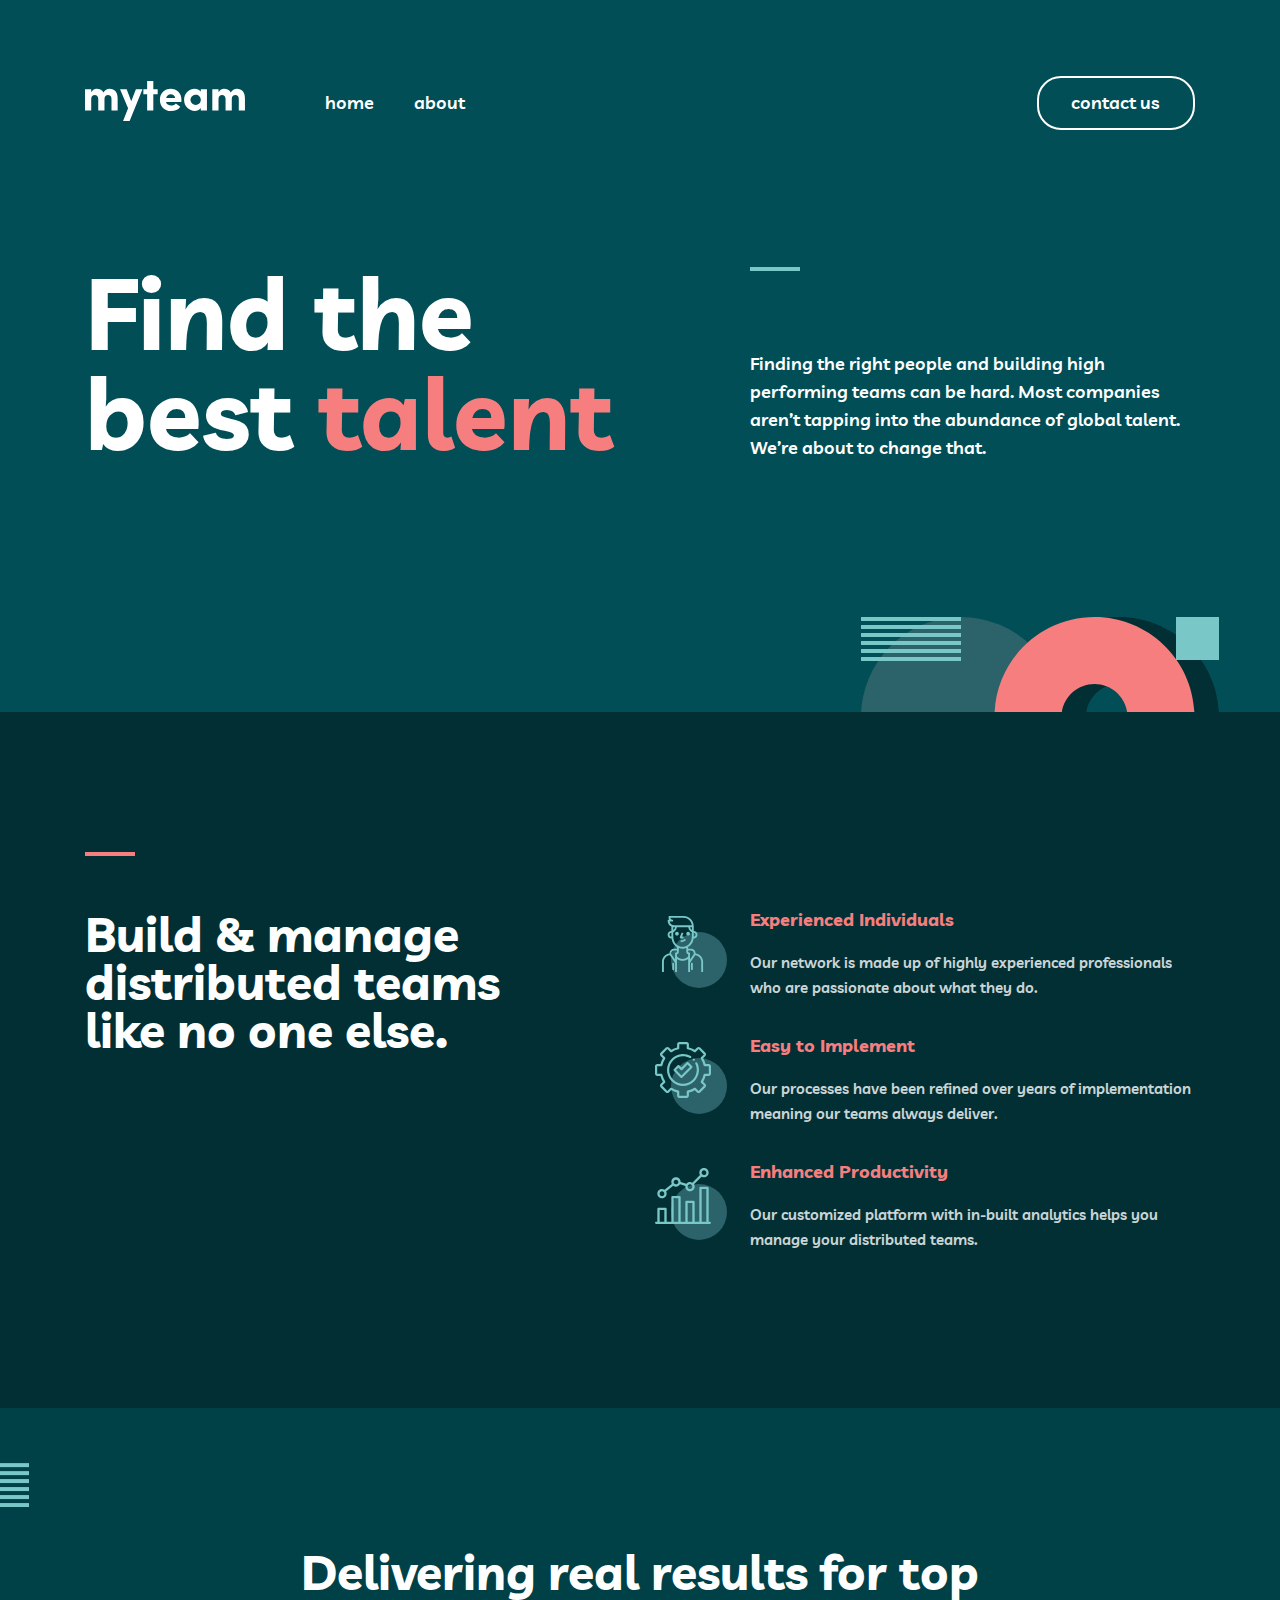
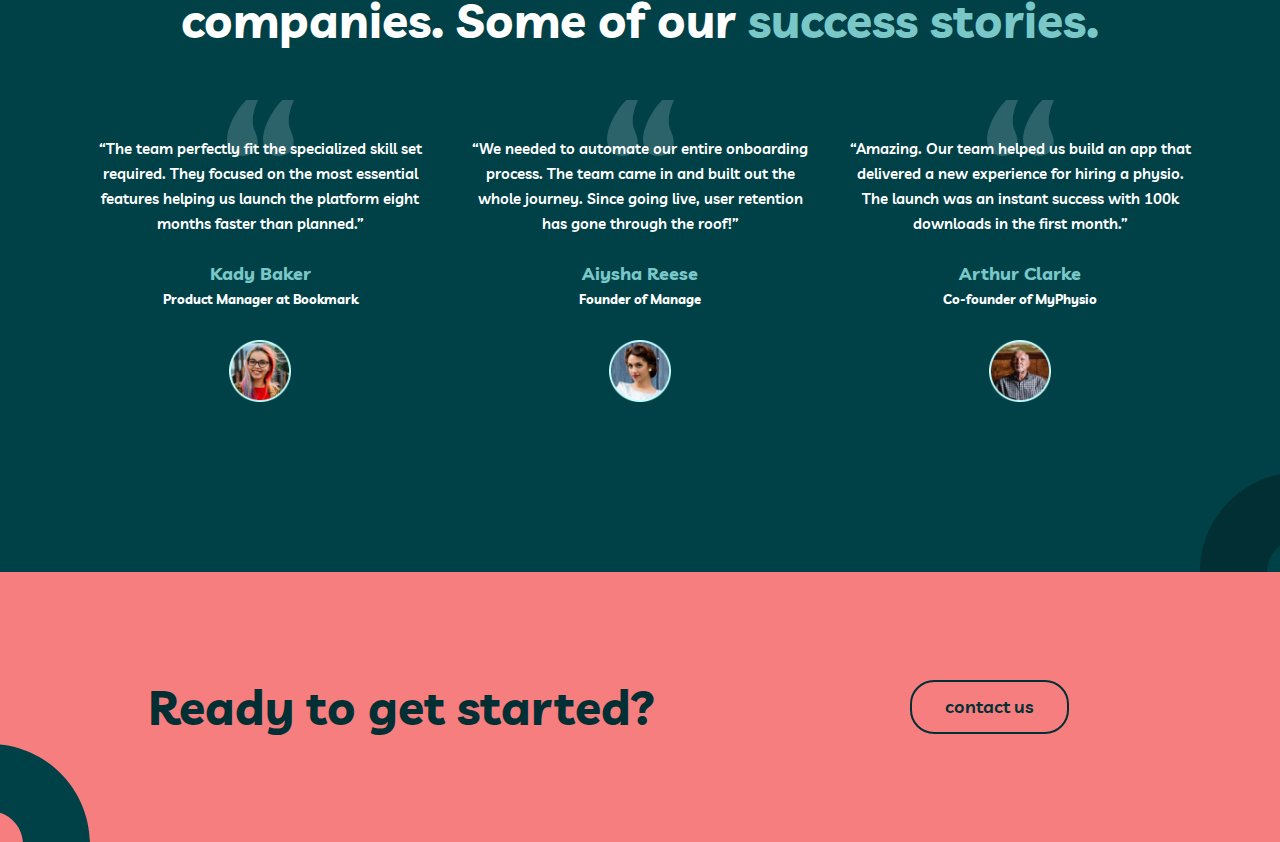
==== index.html @ a79eb5ef "article finished" ====
<!DOCTYPE html>
<html lang="en">
<head>
    <meta charset="UTF-8">
    <meta http-equiv="X-UA-Compatible" content="IE=edge">
    <meta name="viewport" content="width=device-width, initial-scale=1.0">
    <title>26-dars</title>
    <link rel="stylesheet" href="./css/normalize.css">
    <link rel="stylesheet" href="./css/main.css">
</head>
<body>
    <!-- Header start -->
    <header class="site-header">
        <div class="container">
            <div class="site-header__wrapper">
                <div class="site-header__start">
                    <a class="site-header__logo" href="./index.html">
                        <svg width="160" height="40" viewBox="0 0 160 40" fill="currentColor" xmlns="http://www.w3.org/2000/svg">
                            <path id="myteam" fill-rule="evenodd" clip-rule="evenodd" d="M68.3174 29.5312V13.2143H72.6997V8.19196H68.3174V0H62.1474V8.19196H58.3538V13.2143H62.1474V29.5312H68.3174ZM6.21366 18.2366V29.5312H0V8.19196H6.21366V11.2946C6.72238 10.1935 7.44913 9.32292 8.3939 8.68304C9.41134 8.07292 10.5015 7.76786 11.6642 7.76786C14.9637 7.76786 17.1948 9.01786 18.3576 11.5179C19.8837 8.9881 21.9549 7.72321 24.5712 7.72321C27.1875 7.72321 29.186 8.56399 30.5669 10.2455C31.9477 11.9271 32.6381 14.3155 32.6381 17.4107V29.5312H26.4898V18.1473C26.4898 16.8378 26.1773 15.8036 25.5523 15.0446C24.8983 14.2857 24.0407 13.9062 22.9797 13.9062C21.9186 13.9062 21.0683 14.2634 20.4288 14.9777C19.7892 15.692 19.4695 16.7783 19.4695 18.2366V29.5312H13.2558V18.0134C13.1977 16.7336 12.8561 15.7292 12.2311 15C11.5916 14.2708 10.7631 13.9062 9.74564 13.9062C8.7282 13.9062 7.88517 14.256 7.21657 14.9554C6.54797 15.6548 6.21366 16.7485 6.21366 18.2366ZM57.4981 8.19196L44.6347 40H38.0722L43.0868 27.3438L35.0417 8.19196H41.6478L46.2481 20.2902L50.892 8.19196H57.4981ZM95.2923 25.6473C93.3591 28.5491 90.1833 29.9926 85.7646 29.9777C82.6978 29.9777 80.1106 28.9435 78.003 26.875C75.9245 24.7768 74.8853 22.0833 74.8853 18.7946C74.8853 15.506 75.9245 12.8348 78.003 10.7812C80.0815 8.72768 82.6542 7.70833 85.721 7.72321C88.7879 7.72321 91.3388 8.76488 93.3737 10.8482C95.4085 12.9315 96.4333 15.6399 96.4478 18.9732C96.4478 19.003 96.4187 19.6577 96.3606 20.9375H81.0771C81.1934 22.0685 81.7603 22.9464 82.7777 23.5714C83.7952 24.1964 84.9434 24.5089 86.2225 24.5089C88.2138 24.5089 89.7327 23.8393 90.7792 22.5L95.2923 25.6473ZM90.1905 16.9643H81.1644C81.3969 15.8036 81.9783 14.8958 82.9085 14.2411C83.8097 13.5863 84.7835 13.2738 85.83 13.3036C86.8766 13.3333 87.8286 13.6607 88.6862 14.2857C89.5437 14.9107 90.0452 15.8036 90.1905 16.9643ZM113.088 29.2188C111.911 29.7247 110.785 29.9628 109.709 29.933C106.846 29.933 104.36 28.9062 102.253 26.8527C100.145 24.7991 99.0912 22.128 99.0912 18.8393C99.0912 15.5506 100.181 12.8795 102.362 10.8259C104.542 8.77232 106.991 7.7381 109.709 7.72321C110.814 7.72321 111.947 7.96875 113.11 8.45982C114.273 8.95089 115.167 9.6503 115.792 10.558V8.19196H121.94V29.5312H115.792V27.0982C115.167 28.006 114.266 28.7128 113.088 29.2188ZM110.712 23.9062C109.302 23.9062 108.088 23.4301 107.071 22.4777C106.024 21.5253 105.501 20.3199 105.501 18.8616C105.501 17.4182 106.024 16.2054 107.071 15.2232C108.205 14.256 109.447 13.7723 110.799 13.7723C112.151 13.7723 113.321 14.2485 114.309 15.2009C115.298 16.1533 115.792 17.3735 115.792 18.8616C115.792 20.3497 115.298 21.5625 114.309 22.5C113.321 23.4375 112.122 23.9062 110.712 23.9062ZM133.522 18.2366V29.5312H127.309V8.19196H133.522V11.2946C134.031 10.1935 134.758 9.32292 135.703 8.68304C136.72 8.07292 137.81 7.76786 138.973 7.76786C142.272 7.76786 144.504 9.01786 145.666 11.5179C147.193 8.9881 149.264 7.72321 151.88 7.72321C154.496 7.72321 156.495 8.56399 157.876 10.2455C159.256 11.9271 159.947 14.3155 159.947 17.4107V29.5312H153.799V18.1473C153.799 16.8378 153.486 15.8036 152.861 15.0446C152.207 14.2857 151.35 13.9062 150.288 13.9062C149.227 13.9062 148.377 14.2634 147.738 14.9777C147.098 15.692 146.778 16.7783 146.778 18.2366V29.5312H140.565V18.0134C140.506 16.7336 140.165 15.7292 139.54 15C138.9 14.2708 138.072 13.9062 137.054 13.9062C136.037 13.9062 135.194 14.256 134.525 14.9554C133.857 15.6548 133.522 16.7485 133.522 18.2366Z" fill="currentColor"/>
                            </svg>                            
                    </a>

                    <nav class="site-nav">
                        <ul class="site-nav__list">
                            <li class="site-nav__item">
                                <a class="site-nav__link" href="./index.html">home</a>
                            </li>
                            <li class="site-nav__item">
                                <a class="site-nav__link" href="#">about</a>
                            </li>
                        </ul>
                    </nav>
                </div>

                <a class="site-header__btn" href="#" role="button">
                    contact us
                </a>
            </div>
        </div>
    </header>
    <!-- Header end -->

    <!-- Main start -->
    <main class="site-main">
        <!-- Hero section start -->
        <section class="hero-section">
            <div class="container">
                <div class="hero-section__wrapper">
                    <h1 class="hero-section__title">
                        Find the best <span class="hero-section__title-talent">talent</span>
                    </h1>

                    <p class="hero-section__desc">
                        Finding the right people and building high performing teams can be hard. Most companies aren’t tapping into the abundance of global talent. We’re about to change that.
                    </p>
                </div>
            </div>
        </section>
        <!-- Hero section end -->
        
        <!-- Build section start -->
        <section class="build-section">
            <div class="container">
                <div class="build-section__wrapper">
                    <h2 class="build-section__title">
                        Build & manage distributed teams like no one else.
                    </h2>

                    <ul class="build-section__list">
                        <li class="build-section__item">
                            <h3 class="build-section__item-title">Experienced Individuals</h3>
                            <p class="build-section__item-desc">Our network is made up of highly experienced professionals who are passionate about what they do.</p>
                        </li>
                        <li class="build-section__item">
                            <h3 class="build-section__item-title">Easy to Implement</h3>
                            <p class="build-section__item-desc">Our processes have been refined over years of implementation meaning our teams always deliver.</p>
                        </li>
                        <li class="build-section__item">
                            <h3 class="build-section__item-title">Enhanced Productivity</h3>
                            <p class="build-section__item-desc">Our customized platform with in-built analytics helps you manage your distributed teams.</p>
                        </li>
                    </ul>
                </div>
            </div>
        </section>
        <!-- Build section end -->

        <!-- Deliver section start -->
        <section class="deliver-section">
            <div class="container">
                    <h2 class="deliver-section__title">
                        Delivering real results for top companies. Some of our <span class="deliver-section__title-span">success stories.</span>
                    </h2>

                    <ul class="deliver-section__list">
                        <li class="deliver-section__item">
                            <p class="deliver-section__desc">
                                “The team perfectly fit the specialized skill set required. They focused on the most essential features helping us launch the platform eight months faster than planned.”
                            </p>
                            <h3 class="deliver-section__user-name">
                                Kady Baker
                            </h3>
                            <h4 class="deliver-section__job-title">
                                Product Manager at Bookmark
                            </h4>
                            <img class="deliver-section__user-img"
                                 src="./images/icons/user-kady.png"
                                 width="62"
                                 height="62" 
                                 alt="Kady Baker" >
                        </li>
                        <li class="deliver-section__item">
                            <p class="deliver-section__desc">
                                “We needed to automate our entire onboarding process. The team came in and built out the whole journey. Since going live, user retention has gone through the roof!”
                            </p>
                            <h3 class="deliver-section__user-name">
                                Aiysha Reese
                            </h3>
                            <h4 class="deliver-section__job-title">
                                Founder of Manage
                            </h4>
                            <img class="deliver-section__user-img"
                                    src="./images/icons/user-aiysha.png"
                                    width="62"
                                    height="62" 
                                    alt="Aiysha Reese" >
                        </li>
                        <li class="deliver-section__item">
                            <p class="deliver-section__desc">
                                “Amazing. Our team helped us build an app that delivered a new experience for hiring a physio. The launch was an instant success with 100k downloads in the first month.”
                            </p>
                            <h3 class="deliver-section__user-name">
                                Arthur Clarke
                            </h3>
                            <h4 class="deliver-section__job-title">
                                Co-founder of MyPhysio
                            </h4>
                            <img class="deliver-section__user-img"
                                src="./images/icons/user-arthur.png"
                                width="62"
                                height="62" 
                                alt="Arthur Clarke">
                        </li>
                    </ul>
            </div>
        </section>
        <!-- Deliver section end -->
    </main>
    <!-- Main end -->
 <!-- site article start -->
 <article class="site-article">
    <div class="container">
        <div class="site-article-wrapper">
            <h2 class="site-article-title">
                Ready to get started?
            </h2>
            <a class="site-article-subtitle" href="#">
                contact us
            </a>
        </div>
    </div>
</article>
<!-- site article end -->
</body>
</html>
---- css/main.css ----
/* FONTS */
/* livvic-regular - latin */
@font-face {
    font-family: 'Livvic';
    font-style: normal;
    font-weight: 400;
    src: local(''),
    url('../fonts/livvic-v13-latin-regular.woff2') format('woff2'), /* Chrome 26+, Opera 23+, Firefox 39+ */
    url('../fonts/livvic-v13-latin-regular.woff') format('woff'); /* Chrome 6+, Firefox 3.6+, IE 9+, Safari 5.1+ */
}
/* livvic-500italic - latin */
@font-face {
    font-family: 'Livvic';
    font-style: italic;
    font-weight: 500;
    src: local(''),
    url('../fonts/livvic-v13-latin-500italic.woff2') format('woff2'), /* Chrome 26+, Opera 23+, Firefox 39+ */
    url('../fonts/livvic-v13-latin-500italic.woff') format('woff'); /* Chrome 6+, Firefox 3.6+, IE 9+, Safari 5.1+ */
}
/* livvic-600 - latin */
@font-face {
    font-family: 'Livvic';
    font-style: normal;
    font-weight: 600;
    src: local(''),
    url('../fonts/livvic-v13-latin-600.woff2') format('woff2'), /* Chrome 26+, Opera 23+, Firefox 39+ */
    url('../fonts/livvic-v13-latin-600.woff') format('woff'); /* Chrome 6+, Firefox 3.6+, IE 9+, Safari 5.1+ */
}
/* livvic-700 - latin */
@font-face {
    font-family: 'Livvic';
    font-style: normal;
    font-weight: 700;
    src: local(''),
    url('../fonts/livvic-v13-latin-700.woff2') format('woff2'), /* Chrome 26+, Opera 23+, Firefox 39+ */
    url('../fonts/livvic-v13-latin-700.woff') format('woff'); /* Chrome 6+, Firefox 3.6+, IE 9+, Safari 5.1+ */
}
/* livvic-700italic - latin */
@font-face {
    font-family: 'Livvic';
    font-style: italic;
    font-weight: 700;
    src: local(''),
    url('../fonts/livvic-v13-latin-700italic.woff2') format('woff2'), /* Chrome 26+, Opera 23+, Firefox 39+ */
    url('../fonts/livvic-v13-latin-700italic.woff') format('woff'); /* Chrome 6+, Firefox 3.6+, IE 9+, Safari 5.1+ */
}


/* ROOT */
:root{
    --hero-bg-color: #014E56;
    --build-bg-color: #012F34;
    --deliver-bg-color: #004047;
    --article-bg-color: #F67E7E;
    --footer-bg-color: #002529;
    --main-text-color: #fff;
    --deliver-text-color: #79C8C7;
}

html{
    box-sizing: border-box;
    height: 100%;
    scroll-behavior: smooth;
}

*,
*::before,
*::after {
    box-sizing: inherit;
}

body{
    display: flex;
    flex-direction: column;
    height: 100%;
    margin: 0;
    font-family: "Livvic" ,"Arial", sans-serif;
    font-weight: 600;
    background-color: #fff;
}

img{
    max-width: 100%;
    height: auto;
}

.visually-hidden {
    position: absolute;
    width: 1px;
    height: 1px;
    margin: -1px;
    border: 0;
    padding: 0;
    
    white-space: nowrap;
    clip-path: inset(100%);
    clip: rect(0 0 0 0);
    overflow: hidden;
}

.container{
    width: 100%;
    max-width: 1150px;
    margin-right: auto;
    margin-left: auto;
    padding-right: 20px;
    padding-left: 20px;
}

ul{
    padding-left: 0;
    list-style: none;
}

a{
    text-decoration: none;
}

/****************** Header styles start *****************/
.site-header{
    padding-top: 73px;
    padding-bottom: 129px;
    background-color: var(--hero-bg-color);
}

.site-header__wrapper{
    display: flex;
    justify-content: space-between;
    align-items: center;
}

.site-header__start{
    display: flex;
    justify-content: space-between;
    align-items: center;
    width: 380px;
}

.site-header__logo{
    color: var(--main-text-color);
}

.site-nav__list{
    display: flex;
}

.site-nav__item:first-child{
    margin-right: 40px;
}

.site-nav__link{
    font-size: 18px;
    line-height: 28px;
    color: var(--main-text-color);
}

.site-nav__link:active{
    color: var(--article-bg-color);
}

.site-header__btn{
    padding-top: 11px;
    padding-right: 33px;
    padding-bottom: 11px;
    padding-left: 32px;
    border: 2px solid var(--main-text-color);
    border-radius: 24px;
    font-size: 18px;
    line-height: 28px;
    color: var(--main-text-color);
}

.site-header__btn:active{
    background-color: var(--main-text-color);
    color: var(--footer-bg-color);
}
/****************** Header styles end *****************/

/****************** Main styles start *****************/

/* Hero section styles start */
.hero-section{
    padding-bottom: 250px;
    background-image: url("../images/icons/disk-left.svg"), url("../images/icons/disk-bottom.svg");
    background-repeat: no-repeat;
    background-position: calc(50% - 770px) top, calc(50% + 400px) calc(50% + 230px);
    background-color: var(--hero-bg-color);
}

.hero-section__wrapper{
    display: flex;
    justify-content: space-between;
    align-items: flex-end;
}

.hero-section__title{
    width: 600px;
    margin: 0;
    font-weight: 700;
    font-size: 100px;
    line-height: 100px;
    color: var(--main-text-color);
}

.hero-section__title-talent{
    color: var(--article-bg-color);
}

.hero-section__desc{
    width: 445px;
    margin: 0;
    font-size: 18px;
    line-height: 28px;
    color: var(--main-text-color);
}

.hero-section__desc::before{
    display: block;
    width: 50px;
    margin-bottom: 79px;
    height: 4px;
    background-color: var(--deliver-text-color);
    content: "";
}
/* Hero section styles end */

/* Build section styles start */
.build-section{
    padding-top: 140px;
    padding-bottom: 140px;
    background-image: url("../images/icons/right-circle.svg");
    background-repeat: no-repeat;
    background-position: calc(50% + 760px) bottom;
    background-color: var(--build-bg-color);
}

.build-section__wrapper{
    display: flex;
    justify-content: space-between;
    align-items: flex-start;
}

.build-section__title{
    width: 455px;
    margin: 0;
    font-weight: 700;
    font-size: 48px;
    line-height: 48px;
    color: var(--main-text-color);
}

.build-section__title::before{
    display: block;
    width: 50px;
    height: 4px;
    margin-bottom: 54px;
    background-color: var(--article-bg-color);
    content: "";
}

.build-section__list{
    width: 540px;
    margin-top: 54px;
}

.build-section__item{
    position: relative;
    margin-bottom: 32px;
    padding-left: 95px;
}

.build-section__item:last-child{
    margin-bottom: 0;
}

.build-section__item::before{
    position: absolute;
    top: 10px;
    left: 0;
    display: inline-block;
    width: 72px;
    height: 72px;
    padding-right: 72px; 
    margin-right: 23px;
    background-image: url("../images/icons/user.svg");
    background-repeat: no-repeat;
    background-position: left center;
    content: "";
}

.build-section__item:nth-child(2)::before{
    background-image: url("../images/icons/settings.svg");
}

.build-section__item:nth-child(3)::before{
    background-image: url("../images/icons/grafic.svg");
}

.build-section__item-title{
    margin-top: 0;
    margin-bottom: 16px;
    font-weight: 700;
    font-size: 18px;
    line-height: 28px;
    color: var(--article-bg-color);    
}

.build-section__item-desc{
    margin: 0;
    font-size: 15px;
    line-height: 25px;
    color: var(--main-text-color);
    opacity: 0.8;
}
/* Build section styles end */

/* Deliver section styles start */
.deliver-section{
    padding-top: 140px;
    padding-bottom: 151px;
    background-image: url("../images/deliver-right-bg.png"), url("../images/icons/rigth-bottom-bg.svg");
    background-position: calc(50% - 685px) calc(50% - 333px), calc(50% + 660px) calc(50% + 382px);
    background-repeat: no-repeat;
    background-color: #004047;
}

.deliver-section__title{
    width: 932px;
    margin: 0 auto;
    margin-bottom: 56px;
    font-weight: 700;
    font-size: 48px;
    line-height: 48px;
    text-align: center;
    color: var(--main-text-color);
}

.deliver-section__title-span{
    color: var(--deliver-text-color);
}

.deliver-section__list{
    display: flex;
    justify-content: space-between;
}
.deliver-section__item{
    width: 350px;
    padding-top: 36px;
    background-image: url("../images/icons/quotu.svg");
    background-repeat: no-repeat;
    background-position: top center;
    text-align: center;
}

.deliver-section__desc{
    margin-top: 0;
    margin-bottom: 24px;
    font-size: 15px;
    line-height: 25px;
    color: var(--main-text-color);
}

.deliver-section__user-name{
    margin-top: 0;
    margin-bottom: 2px;
    font-weight: 700;
    font-size: 18px;
    line-height: 28px;
    color: var(--deliver-text-color);
}

.deliver-section__job-title{
    margin-top: 0;
    margin-bottom: 32px;
    font-size: 13px;
    line-height: 18px;
    color: var(--main-text-color);
}
/* Deliver section styles end */

/****************** Main styles end *****************/

/* *********** site article start ******** */
.site-article {
    padding-top: 76px;
    padding-bottom: 76px;
    background-color: var(--article-bg-color);
    background-image: url(../images/icons/left-bottom-bg.svg);
    background-repeat: no-repeat;
    background-position: calc(50% - 650px) calc(50% + 115px);
  }
  .site-article-wrapper {
    display: flex;
    align-items: center;
    justify-content: space-between;
    padding-left: 63px;
    padding-right: 126px;
  }
  .site-article-title {
    font-weight: 700;
    font-size: 48px;
    line-height: 38px;
    color: var(--build-bg-color);
  }
  .site-article-subtitle {
    font-family: "Livvic";
    font-style: normal;
    font-weight: 600;
    font-size: 18px;
    line-height: 28px;
    color: var(--build-bg-color);
    border: 2px solid var(--build-bg-color);
    border-radius: 24px;
    padding: 11px 33px;
  }
  
  .site-article-subtitle:hover{
      color: var(--main-text-color);
      background-color: var(--build-bg-color);
      transition: all 0.5s cubic-bezier(0.175, 0.885, 0.32, 1.275);
  }
  
  /* *********** site article end ******** */
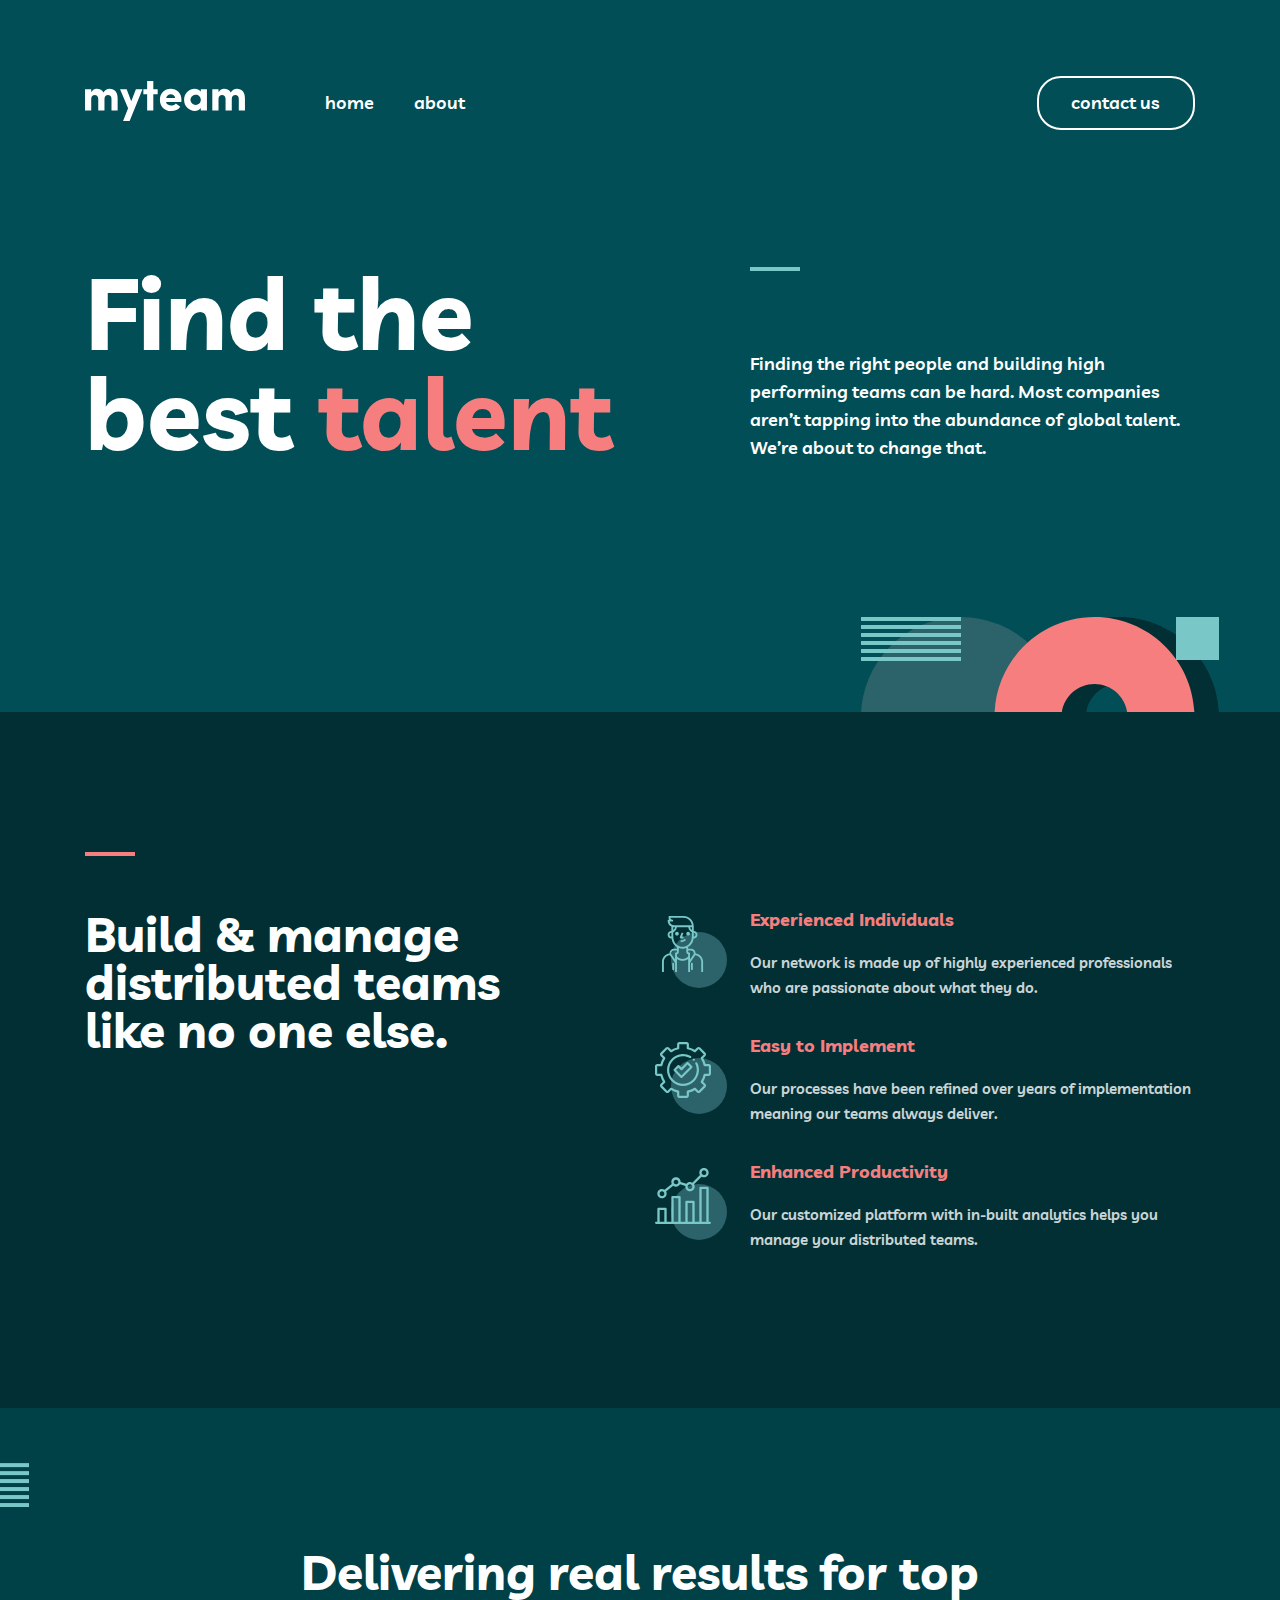
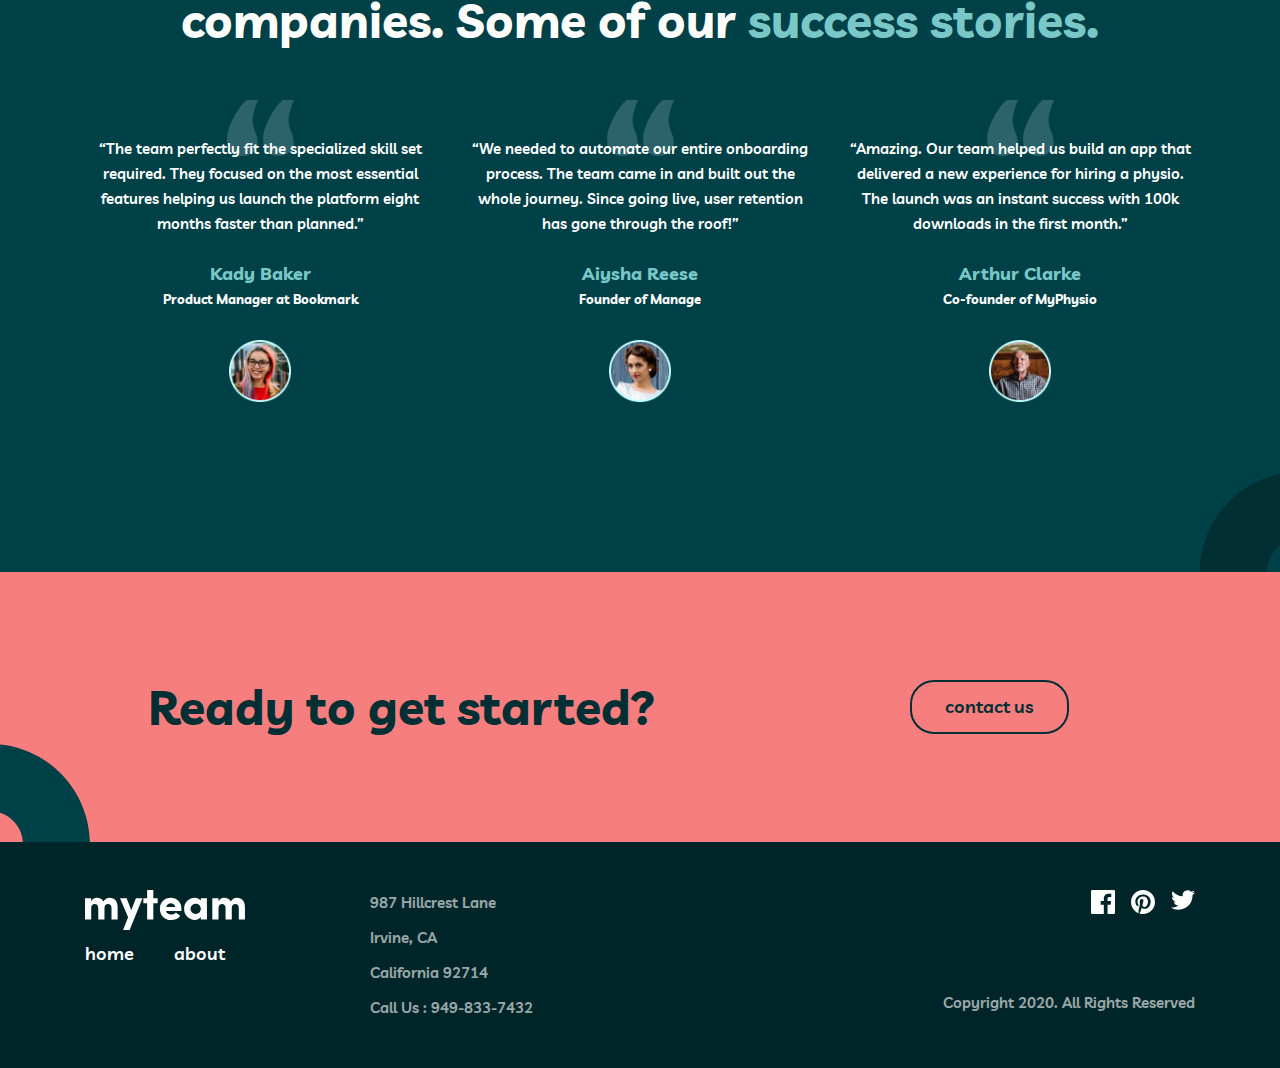
==== commit a659c55a: "footer finished home page finished" ====
--- a/index.html
+++ b/index.html
@@ -17,9 +17,9 @@
                     <a class="site-header__logo" href="./index.html">
                         <svg width="160" height="40" viewBox="0 0 160 40" fill="currentColor" xmlns="http://www.w3.org/2000/svg">
                             <path id="myteam" fill-rule="evenodd" clip-rule="evenodd" d="M68.3174 29.5312V13.2143H72.6997V8.19196H68.3174V0H62.1474V8.19196H58.3538V13.2143H62.1474V29.5312H68.3174ZM6.21366 18.2366V29.5312H0V8.19196H6.21366V11.2946C6.72238 10.1935 7.44913 9.32292 8.3939 8.68304C9.41134 8.07292 10.5015 7.76786 11.6642 7.76786C14.9637 7.76786 17.1948 9.01786 18.3576 11.5179C19.8837 8.9881 21.9549 7.72321 24.5712 7.72321C27.1875 7.72321 29.186 8.56399 30.5669 10.2455C31.9477 11.9271 32.6381 14.3155 32.6381 17.4107V29.5312H26.4898V18.1473C26.4898 16.8378 26.1773 15.8036 25.5523 15.0446C24.8983 14.2857 24.0407 13.9062 22.9797 13.9062C21.9186 13.9062 21.0683 14.2634 20.4288 14.9777C19.7892 15.692 19.4695 16.7783 19.4695 18.2366V29.5312H13.2558V18.0134C13.1977 16.7336 12.8561 15.7292 12.2311 15C11.5916 14.2708 10.7631 13.9062 9.74564 13.9062C8.7282 13.9062 7.88517 14.256 7.21657 14.9554C6.54797 15.6548 6.21366 16.7485 6.21366 18.2366ZM57.4981 8.19196L44.6347 40H38.0722L43.0868 27.3438L35.0417 8.19196H41.6478L46.2481 20.2902L50.892 8.19196H57.4981ZM95.2923 25.6473C93.3591 28.5491 90.1833 29.9926 85.7646 29.9777C82.6978 29.9777 80.1106 28.9435 78.003 26.875C75.9245 24.7768 74.8853 22.0833 74.8853 18.7946C74.8853 15.506 75.9245 12.8348 78.003 10.7812C80.0815 8.72768 82.6542 7.70833 85.721 7.72321C88.7879 7.72321 91.3388 8.76488 93.3737 10.8482C95.4085 12.9315 96.4333 15.6399 96.4478 18.9732C96.4478 19.003 96.4187 19.6577 96.3606 20.9375H81.0771C81.1934 22.0685 81.7603 22.9464 82.7777 23.5714C83.7952 24.1964 84.9434 24.5089 86.2225 24.5089C88.2138 24.5089 89.7327 23.8393 90.7792 22.5L95.2923 25.6473ZM90.1905 16.9643H81.1644C81.3969 15.8036 81.9783 14.8958 82.9085 14.2411C83.8097 13.5863 84.7835 13.2738 85.83 13.3036C86.8766 13.3333 87.8286 13.6607 88.6862 14.2857C89.5437 14.9107 90.0452 15.8036 90.1905 16.9643ZM113.088 29.2188C111.911 29.7247 110.785 29.9628 109.709 29.933C106.846 29.933 104.36 28.9062 102.253 26.8527C100.145 24.7991 99.0912 22.128 99.0912 18.8393C99.0912 15.5506 100.181 12.8795 102.362 10.8259C104.542 8.77232 106.991 7.7381 109.709 7.72321C110.814 7.72321 111.947 7.96875 113.11 8.45982C114.273 8.95089 115.167 9.6503 115.792 10.558V8.19196H121.94V29.5312H115.792V27.0982C115.167 28.006 114.266 28.7128 113.088 29.2188ZM110.712 23.9062C109.302 23.9062 108.088 23.4301 107.071 22.4777C106.024 21.5253 105.501 20.3199 105.501 18.8616C105.501 17.4182 106.024 16.2054 107.071 15.2232C108.205 14.256 109.447 13.7723 110.799 13.7723C112.151 13.7723 113.321 14.2485 114.309 15.2009C115.298 16.1533 115.792 17.3735 115.792 18.8616C115.792 20.3497 115.298 21.5625 114.309 22.5C113.321 23.4375 112.122 23.9062 110.712 23.9062ZM133.522 18.2366V29.5312H127.309V8.19196H133.522V11.2946C134.031 10.1935 134.758 9.32292 135.703 8.68304C136.72 8.07292 137.81 7.76786 138.973 7.76786C142.272 7.76786 144.504 9.01786 145.666 11.5179C147.193 8.9881 149.264 7.72321 151.88 7.72321C154.496 7.72321 156.495 8.56399 157.876 10.2455C159.256 11.9271 159.947 14.3155 159.947 17.4107V29.5312H153.799V18.1473C153.799 16.8378 153.486 15.8036 152.861 15.0446C152.207 14.2857 151.35 13.9062 150.288 13.9062C149.227 13.9062 148.377 14.2634 147.738 14.9777C147.098 15.692 146.778 16.7783 146.778 18.2366V29.5312H140.565V18.0134C140.506 16.7336 140.165 15.7292 139.54 15C138.9 14.2708 138.072 13.9062 137.054 13.9062C136.037 13.9062 135.194 14.256 134.525 14.9554C133.857 15.6548 133.522 16.7485 133.522 18.2366Z" fill="currentColor"/>
-                            </svg>                            
+                        </svg>                            
                     </a>
-
+                    
                     <nav class="site-nav">
                         <ul class="site-nav__list">
                             <li class="site-nav__item">
@@ -31,7 +31,7 @@
                         </ul>
                     </nav>
                 </div>
-
+                
                 <a class="site-header__btn" href="#" role="button">
                     contact us
                 </a>
@@ -39,7 +39,7 @@
         </div>
     </header>
     <!-- Header end -->
-
+    
     <!-- Main start -->
     <main class="site-main">
         <!-- Hero section start -->
@@ -49,7 +49,7 @@
                     <h1 class="hero-section__title">
                         Find the best <span class="hero-section__title-talent">talent</span>
                     </h1>
-
+                    
                     <p class="hero-section__desc">
                         Finding the right people and building high performing teams can be hard. Most companies aren’t tapping into the abundance of global talent. We’re about to change that.
                     </p>
@@ -65,7 +65,7 @@
                     <h2 class="build-section__title">
                         Build & manage distributed teams like no one else.
                     </h2>
-
+                    
                     <ul class="build-section__list">
                         <li class="build-section__item">
                             <h3 class="build-section__item-title">Experienced Individuals</h3>
@@ -84,82 +84,149 @@
             </div>
         </section>
         <!-- Build section end -->
-
+        
         <!-- Deliver section start -->
         <section class="deliver-section">
             <div class="container">
-                    <h2 class="deliver-section__title">
-                        Delivering real results for top companies. Some of our <span class="deliver-section__title-span">success stories.</span>
-                    </h2>
-
-                    <ul class="deliver-section__list">
-                        <li class="deliver-section__item">
-                            <p class="deliver-section__desc">
-                                “The team perfectly fit the specialized skill set required. They focused on the most essential features helping us launch the platform eight months faster than planned.”
-                            </p>
-                            <h3 class="deliver-section__user-name">
-                                Kady Baker
-                            </h3>
-                            <h4 class="deliver-section__job-title">
-                                Product Manager at Bookmark
-                            </h4>
-                            <img class="deliver-section__user-img"
-                                 src="./images/icons/user-kady.png"
-                                 width="62"
-                                 height="62" 
-                                 alt="Kady Baker" >
-                        </li>
-                        <li class="deliver-section__item">
-                            <p class="deliver-section__desc">
-                                “We needed to automate our entire onboarding process. The team came in and built out the whole journey. Since going live, user retention has gone through the roof!”
-                            </p>
-                            <h3 class="deliver-section__user-name">
-                                Aiysha Reese
-                            </h3>
-                            <h4 class="deliver-section__job-title">
-                                Founder of Manage
-                            </h4>
-                            <img class="deliver-section__user-img"
-                                    src="./images/icons/user-aiysha.png"
-                                    width="62"
-                                    height="62" 
-                                    alt="Aiysha Reese" >
-                        </li>
-                        <li class="deliver-section__item">
-                            <p class="deliver-section__desc">
-                                “Amazing. Our team helped us build an app that delivered a new experience for hiring a physio. The launch was an instant success with 100k downloads in the first month.”
-                            </p>
-                            <h3 class="deliver-section__user-name">
-                                Arthur Clarke
-                            </h3>
-                            <h4 class="deliver-section__job-title">
-                                Co-founder of MyPhysio
-                            </h4>
-                            <img class="deliver-section__user-img"
-                                src="./images/icons/user-arthur.png"
-                                width="62"
-                                height="62" 
-                                alt="Arthur Clarke">
-                        </li>
-                    </ul>
+                <h2 class="deliver-section__title">
+                    Delivering real results for top companies. Some of our <span class="deliver-section__title-span">success stories.</span>
+                </h2>
+                
+                <ul class="deliver-section__list">
+                    <li class="deliver-section__item">
+                        <p class="deliver-section__desc">
+                            “The team perfectly fit the specialized skill set required. They focused on the most essential features helping us launch the platform eight months faster than planned.”
+                        </p>
+                        <h3 class="deliver-section__user-name">
+                            Kady Baker
+                        </h3>
+                        <h4 class="deliver-section__job-title">
+                            Product Manager at Bookmark
+                        </h4>
+                        <img class="deliver-section__user-img"
+                        src="./images/icons/user-kady.png"
+                        width="62"
+                        height="62" 
+                        alt="Kady Baker" >
+                    </li>
+                    <li class="deliver-section__item">
+                        <p class="deliver-section__desc">
+                            “We needed to automate our entire onboarding process. The team came in and built out the whole journey. Since going live, user retention has gone through the roof!”
+                        </p>
+                        <h3 class="deliver-section__user-name">
+                            Aiysha Reese
+                        </h3>
+                        <h4 class="deliver-section__job-title">
+                            Founder of Manage
+                        </h4>
+                        <img class="deliver-section__user-img"
+                        src="./images/icons/user-aiysha.png"
+                        width="62"
+                        height="62" 
+                        alt="Aiysha Reese" >
+                    </li>
+                    <li class="deliver-section__item">
+                        <p class="deliver-section__desc">
+                            “Amazing. Our team helped us build an app that delivered a new experience for hiring a physio. The launch was an instant success with 100k downloads in the first month.”
+                        </p>
+                        <h3 class="deliver-section__user-name">
+                            Arthur Clarke
+                        </h3>
+                        <h4 class="deliver-section__job-title">
+                            Co-founder of MyPhysio
+                        </h4>
+                        <img class="deliver-section__user-img"
+                        src="./images/icons/user-arthur.png"
+                        width="62"
+                        height="62" 
+                        alt="Arthur Clarke">
+                    </li>
+                </ul>
             </div>
         </section>
         <!-- Deliver section end -->
     </main>
     <!-- Main end -->
- <!-- site article start -->
- <article class="site-article">
-    <div class="container">
-        <div class="site-article-wrapper">
-            <h2 class="site-article-title">
-                Ready to get started?
-            </h2>
-            <a class="site-article-subtitle" href="#">
-                contact us
-            </a>
+    <!-- site article start -->
+    <article class="site-article">
+        <div class="container">
+            <div class="site-article-wrapper">
+                <h2 class="site-article-title">
+                    Ready to get started?
+                </h2>
+                <a class="site-article-subtitle" href="#">
+                    contact us
+                </a>
+            </div>
         </div>
-    </div>
-</article>
-<!-- site article end -->
-</body>
-</html>+    </article>
+    <!-- site article end -->
+    
+    <!-- site footer start -->
+    <footer class="site-footer">
+        <div class="container">
+            <div class="site-footer-wrapper">
+                <div class="site-footer-start">
+                    <div class="site-footer-start-box">
+                    <a class="site-footer-logo-link" href="./index.html">
+                        <svg width="160" height="40" viewBox="0 0 160 40" fill="currentColor" xmlns="http://www.w3.org/2000/svg">
+                            <path id="myteam" fill-rule="evenodd" clip-rule="evenodd" d="M68.3174 29.5312V13.2143H72.6997V8.19196H68.3174V0H62.1474V8.19196H58.3538V13.2143H62.1474V29.5312H68.3174ZM6.21366 18.2366V29.5312H0V8.19196H6.21366V11.2946C6.72238 10.1935 7.44913 9.32292 8.3939 8.68304C9.41134 8.07292 10.5015 7.76786 11.6642 7.76786C14.9637 7.76786 17.1948 9.01786 18.3576 11.5179C19.8837 8.9881 21.9549 7.72321 24.5712 7.72321C27.1875 7.72321 29.186 8.56399 30.5669 10.2455C31.9477 11.9271 32.6381 14.3155 32.6381 17.4107V29.5312H26.4898V18.1473C26.4898 16.8378 26.1773 15.8036 25.5523 15.0446C24.8983 14.2857 24.0407 13.9062 22.9797 13.9062C21.9186 13.9062 21.0683 14.2634 20.4288 14.9777C19.7892 15.692 19.4695 16.7783 19.4695 18.2366V29.5312H13.2558V18.0134C13.1977 16.7336 12.8561 15.7292 12.2311 15C11.5916 14.2708 10.7631 13.9062 9.74564 13.9062C8.7282 13.9062 7.88517 14.256 7.21657 14.9554C6.54797 15.6548 6.21366 16.7485 6.21366 18.2366ZM57.4981 8.19196L44.6347 40H38.0722L43.0868 27.3438L35.0417 8.19196H41.6478L46.2481 20.2902L50.892 8.19196H57.4981ZM95.2923 25.6473C93.3591 28.5491 90.1833 29.9926 85.7646 29.9777C82.6978 29.9777 80.1106 28.9435 78.003 26.875C75.9245 24.7768 74.8853 22.0833 74.8853 18.7946C74.8853 15.506 75.9245 12.8348 78.003 10.7812C80.0815 8.72768 82.6542 7.70833 85.721 7.72321C88.7879 7.72321 91.3388 8.76488 93.3737 10.8482C95.4085 12.9315 96.4333 15.6399 96.4478 18.9732C96.4478 19.003 96.4187 19.6577 96.3606 20.9375H81.0771C81.1934 22.0685 81.7603 22.9464 82.7777 23.5714C83.7952 24.1964 84.9434 24.5089 86.2225 24.5089C88.2138 24.5089 89.7327 23.8393 90.7792 22.5L95.2923 25.6473ZM90.1905 16.9643H81.1644C81.3969 15.8036 81.9783 14.8958 82.9085 14.2411C83.8097 13.5863 84.7835 13.2738 85.83 13.3036C86.8766 13.3333 87.8286 13.6607 88.6862 14.2857C89.5437 14.9107 90.0452 15.8036 90.1905 16.9643ZM113.088 29.2188C111.911 29.7247 110.785 29.9628 109.709 29.933C106.846 29.933 104.36 28.9062 102.253 26.8527C100.145 24.7991 99.0912 22.128 99.0912 18.8393C99.0912 15.5506 100.181 12.8795 102.362 10.8259C104.542 8.77232 106.991 7.7381 109.709 7.72321C110.814 7.72321 111.947 7.96875 113.11 8.45982C114.273 8.95089 115.167 9.6503 115.792 10.558V8.19196H121.94V29.5312H115.792V27.0982C115.167 28.006 114.266 28.7128 113.088 29.2188ZM110.712 23.9062C109.302 23.9062 108.088 23.4301 107.071 22.4777C106.024 21.5253 105.501 20.3199 105.501 18.8616C105.501 17.4182 106.024 16.2054 107.071 15.2232C108.205 14.256 109.447 13.7723 110.799 13.7723C112.151 13.7723 113.321 14.2485 114.309 15.2009C115.298 16.1533 115.792 17.3735 115.792 18.8616C115.792 20.3497 115.298 21.5625 114.309 22.5C113.321 23.4375 112.122 23.9062 110.712 23.9062ZM133.522 18.2366V29.5312H127.309V8.19196H133.522V11.2946C134.031 10.1935 134.758 9.32292 135.703 8.68304C136.72 8.07292 137.81 7.76786 138.973 7.76786C142.272 7.76786 144.504 9.01786 145.666 11.5179C147.193 8.9881 149.264 7.72321 151.88 7.72321C154.496 7.72321 156.495 8.56399 157.876 10.2455C159.256 11.9271 159.947 14.3155 159.947 17.4107V29.5312H153.799V18.1473C153.799 16.8378 153.486 15.8036 152.861 15.0446C152.207 14.2857 151.35 13.9062 150.288 13.9062C149.227 13.9062 148.377 14.2634 147.738 14.9777C147.098 15.692 146.778 16.7783 146.778 18.2366V29.5312H140.565V18.0134C140.506 16.7336 140.165 15.7292 139.54 15C138.9 14.2708 138.072 13.9062 137.054 13.9062C136.037 13.9062 135.194 14.256 134.525 14.9554C133.857 15.6548 133.522 16.7485 133.522 18.2366Z" fill="currentColor"/>
+                        </svg>          
+                    </a>
+                    <ul class="site-footer-list">
+                        <li class="site-footer-item">
+                            <a href="#" class="site-footer-item-link">home</a>
+                        </li>
+                        <li class="site-footer-item">
+                            <a href="#" class="site-footer-item-link">about</a>
+                        </li>
+                    </ul>
+                </div>
+                    <ul class="site-footer-address-list">
+                        <li class="site-footer-addres-item">
+                            <a href="#" class="site-footer-addres-item-link">987  Hillcrest Lane</a>
+                        </li>
+                        <li class="site-footer-addres-item">
+                            <a href="#" class="site-footer-addres-item-link">Irvine, CA</a>
+                        </li>
+                        <li class="site-footer-addres-item">
+                            <a href="#" class="site-footer-addres-item-link">California 92714</a>
+                        </li>
+                        <li class="site-footer-addres-item">
+                            <a href="#" class="site-footer-addres-item-link">Call Us : 949-833-7432</a>   
+                        </ul>
+                    </div>
+                    <div class="site-footer-end">
+                        <ul class="site-footer-social-list">
+                            <li class="site-footer-social-item">
+                                <a href="#" class="site-footer-social">
+                                    <svg width="24" height="24" viewBox="0 0 24 24" fill="currentColor" xmlns="http://www.w3.org/2000/svg">
+                                        <path d="M22.675 0H1.325C0.593 0 0 0.593 0 1.325V22.676C0 23.407 0.593 24 1.325 24H12.82V14.706H9.692V11.084H12.82V8.413C12.82 5.313 14.713 3.625 17.479 3.625C18.804 3.625 19.942 3.724 20.274 3.768V7.008L18.356 7.009C16.852 7.009 16.561 7.724 16.561 8.772V11.085H20.148L19.681 14.707H16.561V24H22.677C23.407 24 24 23.407 24 22.675V1.325C24 0.593 23.407 0 22.675 0Z" fill="currentColor"/>
+                                        </svg>                                        
+                                </a>
+                            </li>
+                                <li class="site-footer-social-item">
+                                    <a href="#" class="site-footer-social">
+                                        <svg width="24" height="24" viewBox="0 0 24 24" fill="currentColor" xmlns="http://www.w3.org/2000/svg">
+                                            <path d="M12 0C5.373 0 0 5.372 0 12C0 17.084 3.163 21.426 7.627 23.174C7.522 22.225 7.427 20.769 7.669 19.733C7.887 18.796 9.076 13.768 9.076 13.768C9.076 13.768 8.717 13.049 8.717 11.986C8.717 10.318 9.684 9.072 10.888 9.072C11.911 9.072 12.406 9.841 12.406 10.762C12.406 11.791 11.751 13.33 11.412 14.757C11.129 15.951 12.011 16.926 13.189 16.926C15.322 16.926 16.961 14.677 16.961 11.431C16.961 8.558 14.897 6.549 11.949 6.549C8.535 6.549 6.531 9.11 6.531 11.756C6.531 12.787 6.928 13.894 7.424 14.494C7.522 14.613 7.536 14.718 7.507 14.839L7.174 16.199C7.121 16.419 7 16.466 6.772 16.36C5.273 15.662 4.336 13.471 4.336 11.711C4.336 7.926 7.086 4.449 12.265 4.449C16.428 4.449 19.663 7.416 19.663 11.38C19.663 15.516 17.056 18.844 13.436 18.844C12.22 18.844 11.077 18.213 10.686 17.466L9.938 20.319C9.667 21.362 8.936 22.669 8.446 23.465C9.57 23.812 10.763 24 12 24C18.627 24 24 18.627 24 12C24 5.372 18.627 0 12 0Z" fill="currentColor"/>
+                                            </svg>
+                                    </a>
+                                </li>
+                                    <li class="site-footer-social-item">
+                                        <a href="#" class="site-footer-social">
+                                            <svg width="24" height="20" viewBox="0 0 24 20" fill="none" xmlns="http://www.w3.org/2000/svg">
+                                                <path d="M24 2.55699C23.117 2.94899 22.168 3.21299 21.172 3.33199C22.189 2.72299 22.97 1.75799 23.337 0.607986C22.386 1.17199 21.332 1.58199 20.21 1.80299C19.313 0.845986 18.032 0.247986 16.616 0.247986C13.437 0.247986 11.101 3.21399 11.819 6.29299C7.728 6.08799 4.1 4.12799 1.671 1.14899C0.381 3.36199 1.002 6.25699 3.194 7.72299C2.388 7.69699 1.628 7.47599 0.965 7.10699C0.911 9.38799 2.546 11.522 4.914 11.997C4.221 12.185 3.462 12.229 2.69 12.081C3.316 14.037 5.134 15.46 7.29 15.5C5.22 17.123 2.612 17.848 0 17.54C2.179 18.937 4.768 19.752 7.548 19.752C16.69 19.752 21.855 12.031 21.543 5.10599C22.505 4.41099 23.34 3.54399 24 2.55699Z" fill="currentColor"/>
+                                                </svg>
+                                        </a>
+                                    </li>
+                                </ul>
+                                <p class="site-header-addres-title">
+                                    Copyright 2020. All Rights Reserved
+                                </p>
+                            </div>
+                        </div>
+                    </div>
+                </footer>
+                <!-- site footer end -->
+            </body>
+            </html>--- a/css/main.css
+++ b/css/main.css
@@ -1,380 +1,385 @@
 /* FONTS */
 /* livvic-regular - latin */
 @font-face {
-    font-family: 'Livvic';
-    font-style: normal;
-    font-weight: 400;
-    src: local(''),
-    url('../fonts/livvic-v13-latin-regular.woff2') format('woff2'), /* Chrome 26+, Opera 23+, Firefox 39+ */
-    url('../fonts/livvic-v13-latin-regular.woff') format('woff'); /* Chrome 6+, Firefox 3.6+, IE 9+, Safari 5.1+ */
+  font-family: "Livvic";
+  font-style: normal;
+  font-weight: 400;
+  src: local(""), url("../fonts/livvic-v13-latin-regular.woff2") format("woff2"),
+    /* Chrome 26+, Opera 23+, Firefox 39+ */
+      url("../fonts/livvic-v13-latin-regular.woff") format("woff"); /* Chrome 6+, Firefox 3.6+, IE 9+, Safari 5.1+ */
 }
 /* livvic-500italic - latin */
 @font-face {
-    font-family: 'Livvic';
-    font-style: italic;
-    font-weight: 500;
-    src: local(''),
-    url('../fonts/livvic-v13-latin-500italic.woff2') format('woff2'), /* Chrome 26+, Opera 23+, Firefox 39+ */
-    url('../fonts/livvic-v13-latin-500italic.woff') format('woff'); /* Chrome 6+, Firefox 3.6+, IE 9+, Safari 5.1+ */
+  font-family: "Livvic";
+  font-style: italic;
+  font-weight: 500;
+  src: local(""),
+    url("../fonts/livvic-v13-latin-500italic.woff2") format("woff2"),
+    /* Chrome 26+, Opera 23+, Firefox 39+ */
+      url("../fonts/livvic-v13-latin-500italic.woff") format("woff"); /* Chrome 6+, Firefox 3.6+, IE 9+, Safari 5.1+ */
 }
 /* livvic-600 - latin */
 @font-face {
-    font-family: 'Livvic';
-    font-style: normal;
-    font-weight: 600;
-    src: local(''),
-    url('../fonts/livvic-v13-latin-600.woff2') format('woff2'), /* Chrome 26+, Opera 23+, Firefox 39+ */
-    url('../fonts/livvic-v13-latin-600.woff') format('woff'); /* Chrome 6+, Firefox 3.6+, IE 9+, Safari 5.1+ */
+  font-family: "Livvic";
+  font-style: normal;
+  font-weight: 600;
+  src: local(""), url("../fonts/livvic-v13-latin-600.woff2") format("woff2"),
+    /* Chrome 26+, Opera 23+, Firefox 39+ */
+      url("../fonts/livvic-v13-latin-600.woff") format("woff"); /* Chrome 6+, Firefox 3.6+, IE 9+, Safari 5.1+ */
 }
 /* livvic-700 - latin */
 @font-face {
-    font-family: 'Livvic';
-    font-style: normal;
-    font-weight: 700;
-    src: local(''),
-    url('../fonts/livvic-v13-latin-700.woff2') format('woff2'), /* Chrome 26+, Opera 23+, Firefox 39+ */
-    url('../fonts/livvic-v13-latin-700.woff') format('woff'); /* Chrome 6+, Firefox 3.6+, IE 9+, Safari 5.1+ */
+  font-family: "Livvic";
+  font-style: normal;
+  font-weight: 700;
+  src: local(""), url("../fonts/livvic-v13-latin-700.woff2") format("woff2"),
+    /* Chrome 26+, Opera 23+, Firefox 39+ */
+      url("../fonts/livvic-v13-latin-700.woff") format("woff"); /* Chrome 6+, Firefox 3.6+, IE 9+, Safari 5.1+ */
 }
 /* livvic-700italic - latin */
 @font-face {
-    font-family: 'Livvic';
-    font-style: italic;
-    font-weight: 700;
-    src: local(''),
-    url('../fonts/livvic-v13-latin-700italic.woff2') format('woff2'), /* Chrome 26+, Opera 23+, Firefox 39+ */
-    url('../fonts/livvic-v13-latin-700italic.woff') format('woff'); /* Chrome 6+, Firefox 3.6+, IE 9+, Safari 5.1+ */
-}
-
+  font-family: "Livvic";
+  font-style: italic;
+  font-weight: 700;
+  src: local(""),
+    url("../fonts/livvic-v13-latin-700italic.woff2") format("woff2"),
+    /* Chrome 26+, Opera 23+, Firefox 39+ */
+      url("../fonts/livvic-v13-latin-700italic.woff") format("woff"); /* Chrome 6+, Firefox 3.6+, IE 9+, Safari 5.1+ */
+}
 
 /* ROOT */
-:root{
-    --hero-bg-color: #014E56;
-    --build-bg-color: #012F34;
-    --deliver-bg-color: #004047;
-    --article-bg-color: #F67E7E;
-    --footer-bg-color: #002529;
-    --main-text-color: #fff;
-    --deliver-text-color: #79C8C7;
-}
-
-html{
-    box-sizing: border-box;
-    height: 100%;
-    scroll-behavior: smooth;
+:root {
+  --hero-bg-color: #014e56;
+  --build-bg-color: #012f34;
+  --deliver-bg-color: #004047;
+  --article-bg-color: #f67e7e;
+  --footer-bg-color: #002529;
+  --main-text-color: #fff;
+  --deliver-text-color: #79c8c7;
+}
+
+html {
+  box-sizing: border-box;
+  height: 100%;
+  scroll-behavior: smooth;
 }
 
 *,
 *::before,
 *::after {
-    box-sizing: inherit;
-}
-
-body{
-    display: flex;
-    flex-direction: column;
-    height: 100%;
-    margin: 0;
-    font-family: "Livvic" ,"Arial", sans-serif;
-    font-weight: 600;
-    background-color: #fff;
-}
-
-img{
-    max-width: 100%;
-    height: auto;
+  box-sizing: inherit;
+}
+
+body {
+  display: flex;
+  flex-direction: column;
+  height: 100%;
+  margin: 0;
+  font-family: "Livvic", "Arial", sans-serif;
+  font-weight: 600;
+  background-color: #fff;
+}
+
+img {
+  max-width: 100%;
+  height: auto;
 }
 
 .visually-hidden {
-    position: absolute;
-    width: 1px;
-    height: 1px;
-    margin: -1px;
-    border: 0;
-    padding: 0;
-    
-    white-space: nowrap;
-    clip-path: inset(100%);
-    clip: rect(0 0 0 0);
-    overflow: hidden;
-}
-
-.container{
-    width: 100%;
-    max-width: 1150px;
-    margin-right: auto;
-    margin-left: auto;
-    padding-right: 20px;
-    padding-left: 20px;
-}
-
-ul{
-    padding-left: 0;
-    list-style: none;
-}
-
-a{
-    text-decoration: none;
+  position: absolute;
+  width: 1px;
+  height: 1px;
+  margin: -1px;
+  border: 0;
+  padding: 0;
+
+  white-space: nowrap;
+  clip-path: inset(100%);
+  clip: rect(0 0 0 0);
+  overflow: hidden;
+}
+
+.container {
+  width: 100%;
+  max-width: 1150px;
+  margin-right: auto;
+  margin-left: auto;
+  padding-right: 20px;
+  padding-left: 20px;
+}
+
+ul {
+  padding-left: 0;
+  list-style: none;
+}
+
+a {
+  text-decoration: none;
 }
 
 /****************** Header styles start *****************/
-.site-header{
-    padding-top: 73px;
-    padding-bottom: 129px;
-    background-color: var(--hero-bg-color);
-}
-
-.site-header__wrapper{
-    display: flex;
-    justify-content: space-between;
-    align-items: center;
-}
-
-.site-header__start{
-    display: flex;
-    justify-content: space-between;
-    align-items: center;
-    width: 380px;
-}
-
-.site-header__logo{
-    color: var(--main-text-color);
-}
-
-.site-nav__list{
-    display: flex;
-}
-
-.site-nav__item:first-child{
-    margin-right: 40px;
-}
-
-.site-nav__link{
-    font-size: 18px;
-    line-height: 28px;
-    color: var(--main-text-color);
-}
-
-.site-nav__link:active{
-    color: var(--article-bg-color);
-}
-
-.site-header__btn{
-    padding-top: 11px;
-    padding-right: 33px;
-    padding-bottom: 11px;
-    padding-left: 32px;
-    border: 2px solid var(--main-text-color);
-    border-radius: 24px;
-    font-size: 18px;
-    line-height: 28px;
-    color: var(--main-text-color);
-}
-
-.site-header__btn:active{
-    background-color: var(--main-text-color);
-    color: var(--footer-bg-color);
+.site-header {
+  padding-top: 73px;
+  padding-bottom: 129px;
+  background-color: var(--hero-bg-color);
+}
+
+.site-header__wrapper {
+  display: flex;
+  justify-content: space-between;
+  align-items: center;
+}
+
+.site-header__start {
+  display: flex;
+  justify-content: space-between;
+  align-items: center;
+  width: 380px;
+}
+
+.site-header__logo {
+  color: var(--main-text-color);
+}
+
+.site-nav__list {
+  display: flex;
+}
+
+.site-nav__item:first-child {
+  margin-right: 40px;
+}
+
+.site-nav__link {
+  font-size: 18px;
+  line-height: 28px;
+  color: var(--main-text-color);
+}
+
+.site-nav__link:active {
+  color: var(--article-bg-color);
+}
+
+.site-header__btn {
+  padding-top: 11px;
+  padding-right: 33px;
+  padding-bottom: 11px;
+  padding-left: 32px;
+  border: 2px solid var(--main-text-color);
+  border-radius: 24px;
+  font-size: 18px;
+  line-height: 28px;
+  color: var(--main-text-color);
+}
+
+.site-header__btn:active {
+  background-color: var(--main-text-color);
+  color: var(--footer-bg-color);
 }
 /****************** Header styles end *****************/
 
 /****************** Main styles start *****************/
 
 /* Hero section styles start */
-.hero-section{
-    padding-bottom: 250px;
-    background-image: url("../images/icons/disk-left.svg"), url("../images/icons/disk-bottom.svg");
-    background-repeat: no-repeat;
-    background-position: calc(50% - 770px) top, calc(50% + 400px) calc(50% + 230px);
-    background-color: var(--hero-bg-color);
-}
-
-.hero-section__wrapper{
-    display: flex;
-    justify-content: space-between;
-    align-items: flex-end;
-}
-
-.hero-section__title{
-    width: 600px;
-    margin: 0;
-    font-weight: 700;
-    font-size: 100px;
-    line-height: 100px;
-    color: var(--main-text-color);
-}
-
-.hero-section__title-talent{
-    color: var(--article-bg-color);
-}
-
-.hero-section__desc{
-    width: 445px;
-    margin: 0;
-    font-size: 18px;
-    line-height: 28px;
-    color: var(--main-text-color);
-}
-
-.hero-section__desc::before{
-    display: block;
-    width: 50px;
-    margin-bottom: 79px;
-    height: 4px;
-    background-color: var(--deliver-text-color);
-    content: "";
+.hero-section {
+  padding-bottom: 250px;
+  background-image: url("../images/icons/disk-left.svg"),
+    url("../images/icons/disk-bottom.svg");
+  background-repeat: no-repeat;
+  background-position: calc(50% - 770px) top,
+    calc(50% + 400px) calc(50% + 230px);
+  background-color: var(--hero-bg-color);
+}
+
+.hero-section__wrapper {
+  display: flex;
+  justify-content: space-between;
+  align-items: flex-end;
+}
+
+.hero-section__title {
+  width: 600px;
+  margin: 0;
+  font-weight: 700;
+  font-size: 100px;
+  line-height: 100px;
+  color: var(--main-text-color);
+}
+
+.hero-section__title-talent {
+  color: var(--article-bg-color);
+}
+
+.hero-section__desc {
+  width: 445px;
+  margin: 0;
+  font-size: 18px;
+  line-height: 28px;
+  color: var(--main-text-color);
+}
+
+.hero-section__desc::before {
+  display: block;
+  width: 50px;
+  margin-bottom: 79px;
+  height: 4px;
+  background-color: var(--deliver-text-color);
+  content: "";
 }
 /* Hero section styles end */
 
 /* Build section styles start */
-.build-section{
-    padding-top: 140px;
-    padding-bottom: 140px;
-    background-image: url("../images/icons/right-circle.svg");
-    background-repeat: no-repeat;
-    background-position: calc(50% + 760px) bottom;
-    background-color: var(--build-bg-color);
-}
-
-.build-section__wrapper{
-    display: flex;
-    justify-content: space-between;
-    align-items: flex-start;
-}
-
-.build-section__title{
-    width: 455px;
-    margin: 0;
-    font-weight: 700;
-    font-size: 48px;
-    line-height: 48px;
-    color: var(--main-text-color);
-}
-
-.build-section__title::before{
-    display: block;
-    width: 50px;
-    height: 4px;
-    margin-bottom: 54px;
-    background-color: var(--article-bg-color);
-    content: "";
-}
-
-.build-section__list{
-    width: 540px;
-    margin-top: 54px;
-}
-
-.build-section__item{
-    position: relative;
-    margin-bottom: 32px;
-    padding-left: 95px;
-}
-
-.build-section__item:last-child{
-    margin-bottom: 0;
-}
-
-.build-section__item::before{
-    position: absolute;
-    top: 10px;
-    left: 0;
-    display: inline-block;
-    width: 72px;
-    height: 72px;
-    padding-right: 72px; 
-    margin-right: 23px;
-    background-image: url("../images/icons/user.svg");
-    background-repeat: no-repeat;
-    background-position: left center;
-    content: "";
-}
-
-.build-section__item:nth-child(2)::before{
-    background-image: url("../images/icons/settings.svg");
-}
-
-.build-section__item:nth-child(3)::before{
-    background-image: url("../images/icons/grafic.svg");
-}
-
-.build-section__item-title{
-    margin-top: 0;
-    margin-bottom: 16px;
-    font-weight: 700;
-    font-size: 18px;
-    line-height: 28px;
-    color: var(--article-bg-color);    
-}
-
-.build-section__item-desc{
-    margin: 0;
-    font-size: 15px;
-    line-height: 25px;
-    color: var(--main-text-color);
-    opacity: 0.8;
+.build-section {
+  padding-top: 140px;
+  padding-bottom: 140px;
+  background-image: url("../images/icons/right-circle.svg");
+  background-repeat: no-repeat;
+  background-position: calc(50% + 760px) bottom;
+  background-color: var(--build-bg-color);
+}
+
+.build-section__wrapper {
+  display: flex;
+  justify-content: space-between;
+  align-items: flex-start;
+}
+
+.build-section__title {
+  width: 455px;
+  margin: 0;
+  font-weight: 700;
+  font-size: 48px;
+  line-height: 48px;
+  color: var(--main-text-color);
+}
+
+.build-section__title::before {
+  display: block;
+  width: 50px;
+  height: 4px;
+  margin-bottom: 54px;
+  background-color: var(--article-bg-color);
+  content: "";
+}
+
+.build-section__list {
+  width: 540px;
+  margin-top: 54px;
+}
+
+.build-section__item {
+  position: relative;
+  margin-bottom: 32px;
+  padding-left: 95px;
+}
+
+.build-section__item:last-child {
+  margin-bottom: 0;
+}
+
+.build-section__item::before {
+  position: absolute;
+  top: 10px;
+  left: 0;
+  display: inline-block;
+  width: 72px;
+  height: 72px;
+  padding-right: 72px;
+  margin-right: 23px;
+  background-image: url("../images/icons/user.svg");
+  background-repeat: no-repeat;
+  background-position: left center;
+  content: "";
+}
+
+.build-section__item:nth-child(2)::before {
+  background-image: url("../images/icons/settings.svg");
+}
+
+.build-section__item:nth-child(3)::before {
+  background-image: url("../images/icons/grafic.svg");
+}
+
+.build-section__item-title {
+  margin-top: 0;
+  margin-bottom: 16px;
+  font-weight: 700;
+  font-size: 18px;
+  line-height: 28px;
+  color: var(--article-bg-color);
+}
+
+.build-section__item-desc {
+  margin: 0;
+  font-size: 15px;
+  line-height: 25px;
+  color: var(--main-text-color);
+  opacity: 0.8;
 }
 /* Build section styles end */
 
 /* Deliver section styles start */
-.deliver-section{
-    padding-top: 140px;
-    padding-bottom: 151px;
-    background-image: url("../images/deliver-right-bg.png"), url("../images/icons/rigth-bottom-bg.svg");
-    background-position: calc(50% - 685px) calc(50% - 333px), calc(50% + 660px) calc(50% + 382px);
-    background-repeat: no-repeat;
-    background-color: #004047;
-}
-
-.deliver-section__title{
-    width: 932px;
-    margin: 0 auto;
-    margin-bottom: 56px;
-    font-weight: 700;
-    font-size: 48px;
-    line-height: 48px;
-    text-align: center;
-    color: var(--main-text-color);
-}
-
-.deliver-section__title-span{
-    color: var(--deliver-text-color);
-}
-
-.deliver-section__list{
-    display: flex;
-    justify-content: space-between;
-}
-.deliver-section__item{
-    width: 350px;
-    padding-top: 36px;
-    background-image: url("../images/icons/quotu.svg");
-    background-repeat: no-repeat;
-    background-position: top center;
-    text-align: center;
-}
-
-.deliver-section__desc{
-    margin-top: 0;
-    margin-bottom: 24px;
-    font-size: 15px;
-    line-height: 25px;
-    color: var(--main-text-color);
-}
-
-.deliver-section__user-name{
-    margin-top: 0;
-    margin-bottom: 2px;
-    font-weight: 700;
-    font-size: 18px;
-    line-height: 28px;
-    color: var(--deliver-text-color);
-}
-
-.deliver-section__job-title{
-    margin-top: 0;
-    margin-bottom: 32px;
-    font-size: 13px;
-    line-height: 18px;
-    color: var(--main-text-color);
+.deliver-section {
+  padding-top: 140px;
+  padding-bottom: 151px;
+  background-image: url("../images/deliver-right-bg.png"),
+    url("../images/icons/rigth-bottom-bg.svg");
+  background-position: calc(50% - 685px) calc(50% - 333px),
+    calc(50% + 660px) calc(50% + 382px);
+  background-repeat: no-repeat;
+  background-color: #004047;
+}
+
+.deliver-section__title {
+  width: 932px;
+  margin: 0 auto;
+  margin-bottom: 56px;
+  font-weight: 700;
+  font-size: 48px;
+  line-height: 48px;
+  text-align: center;
+  color: var(--main-text-color);
+}
+
+.deliver-section__title-span {
+  color: var(--deliver-text-color);
+}
+
+.deliver-section__list {
+  display: flex;
+  justify-content: space-between;
+}
+.deliver-section__item {
+  width: 350px;
+  padding-top: 36px;
+  background-image: url("../images/icons/quotu.svg");
+  background-repeat: no-repeat;
+  background-position: top center;
+  text-align: center;
+}
+
+.deliver-section__desc {
+  margin-top: 0;
+  margin-bottom: 24px;
+  font-size: 15px;
+  line-height: 25px;
+  color: var(--main-text-color);
+}
+
+.deliver-section__user-name {
+  margin-top: 0;
+  margin-bottom: 2px;
+  font-weight: 700;
+  font-size: 18px;
+  line-height: 28px;
+  color: var(--deliver-text-color);
+}
+
+.deliver-section__job-title {
+  margin-top: 0;
+  margin-bottom: 32px;
+  font-size: 13px;
+  line-height: 18px;
+  color: var(--main-text-color);
 }
 /* Deliver section styles end */
 
@@ -382,42 +387,136 @@
 
 /* *********** site article start ******** */
 .site-article {
-    padding-top: 76px;
-    padding-bottom: 76px;
-    background-color: var(--article-bg-color);
-    background-image: url(../images/icons/left-bottom-bg.svg);
-    background-repeat: no-repeat;
-    background-position: calc(50% - 650px) calc(50% + 115px);
-  }
-  .site-article-wrapper {
-    display: flex;
-    align-items: center;
-    justify-content: space-between;
-    padding-left: 63px;
-    padding-right: 126px;
-  }
-  .site-article-title {
-    font-weight: 700;
-    font-size: 48px;
-    line-height: 38px;
-    color: var(--build-bg-color);
-  }
-  .site-article-subtitle {
-    font-family: "Livvic";
-    font-style: normal;
-    font-weight: 600;
-    font-size: 18px;
-    line-height: 28px;
-    color: var(--build-bg-color);
-    border: 2px solid var(--build-bg-color);
-    border-radius: 24px;
-    padding: 11px 33px;
-  }
-  
-  .site-article-subtitle:hover{
-      color: var(--main-text-color);
-      background-color: var(--build-bg-color);
-      transition: all 0.5s cubic-bezier(0.175, 0.885, 0.32, 1.275);
-  }
-  
-  /* *********** site article end ******** */
+  padding-top: 76px;
+  padding-bottom: 76px;
+  background-color: var(--article-bg-color);
+  background-image: url(../images/icons/left-bottom-bg.svg);
+  background-repeat: no-repeat;
+  background-position: calc(50% - 650px) calc(50% + 115px);
+}
+.site-article-wrapper {
+  display: flex;
+  align-items: center;
+  justify-content: space-between;
+  padding-left: 63px;
+  padding-right: 126px;
+}
+.site-article-title {
+  font-weight: 700;
+  font-size: 48px;
+  line-height: 38px;
+  color: var(--build-bg-color);
+}
+.site-article-subtitle {
+  font-family: "Livvic";
+  font-style: normal;
+  font-weight: 600;
+  font-size: 18px;
+  line-height: 28px;
+  color: var(--build-bg-color);
+  border: 2px solid var(--build-bg-color);
+  border-radius: 24px;
+  padding: 11px 33px;
+}
+
+.site-article-subtitle:hover {
+  color: var(--main-text-color);
+  background-color: var(--build-bg-color);
+  transition: all 0.5s cubic-bezier(0.175, 0.885, 0.32, 1.275);
+}
+
+/* *********** site article end ******** */
+
+/* ********** site footer start ************ */
+
+.site-footer {
+  padding-top: 48px;
+  padding-bottom: 48px;
+  background-color: var(--footer-bg-color);
+}
+.site-footer-wrapper {
+  display: flex;
+  justify-content: space-between;
+  align-items: flex-start;
+}
+.site-footer-start {
+  display: flex;
+  /* align-items: center; */
+}
+
+.site-footer-start-box {
+  margin-right: 125px;
+}
+.site-footer-logo-link {
+  color: var(--main-text-color);
+}
+.site-footer-list {
+  display: flex;
+  margin: 0;
+  height: 35px;
+  align-items: flex-end;
+}
+.site-footer-item:first-child {
+  margin-right: 40px;
+}
+.site-footer-item-link {
+  font-weight: 600;
+  font-size: 18px;
+  line-height: 28px;
+  color: var(--main-text-color);
+  transition: color 0.2s cubic-bezier(0.25, 0.46, 0.45, 0.94);
+}
+
+.site-footer-item-link:hover {
+  color: #f67e7e;
+}
+.site-footer-address-list {
+  display: flex;
+  flex-direction: column;
+  margin: 0;
+  gap: 10px;
+}
+
+.site-footer-addres-item-link {
+  font-family: "Livvic";
+  font-style: normal;
+  font-weight: 600;
+  font-size: 15px;
+  line-height: 25px;
+  color: #ffffff;
+  mix-blend-mode: normal;
+  opacity: 0.6;
+}
+.site-footer-end {
+  display: flex;
+  flex-direction: column;
+  align-items: flex-end;
+}
+.site-footer-social-list {
+  display: flex;
+  align-items: flex-start;
+  margin: 0;
+  height: 100px;
+}
+.site-footer-social-item:not(:first-child) {
+  margin-left: 16px;
+}
+.site-footer-social {
+  color: var(--main-text-color);
+}
+
+.site-footer-social:hover{
+    color: var(--article-bg-color);
+}
+.site-header-addres-title {
+  margin: 0;
+  font-family: "Livvic";
+  font-style: normal;
+  font-weight: 600;
+  font-size: 15px;
+  line-height: 25px;
+  color: #ffffff;
+  mix-blend-mode: normal;
+  opacity: 0.6;
+}
+/* ********** site footer end ************ */
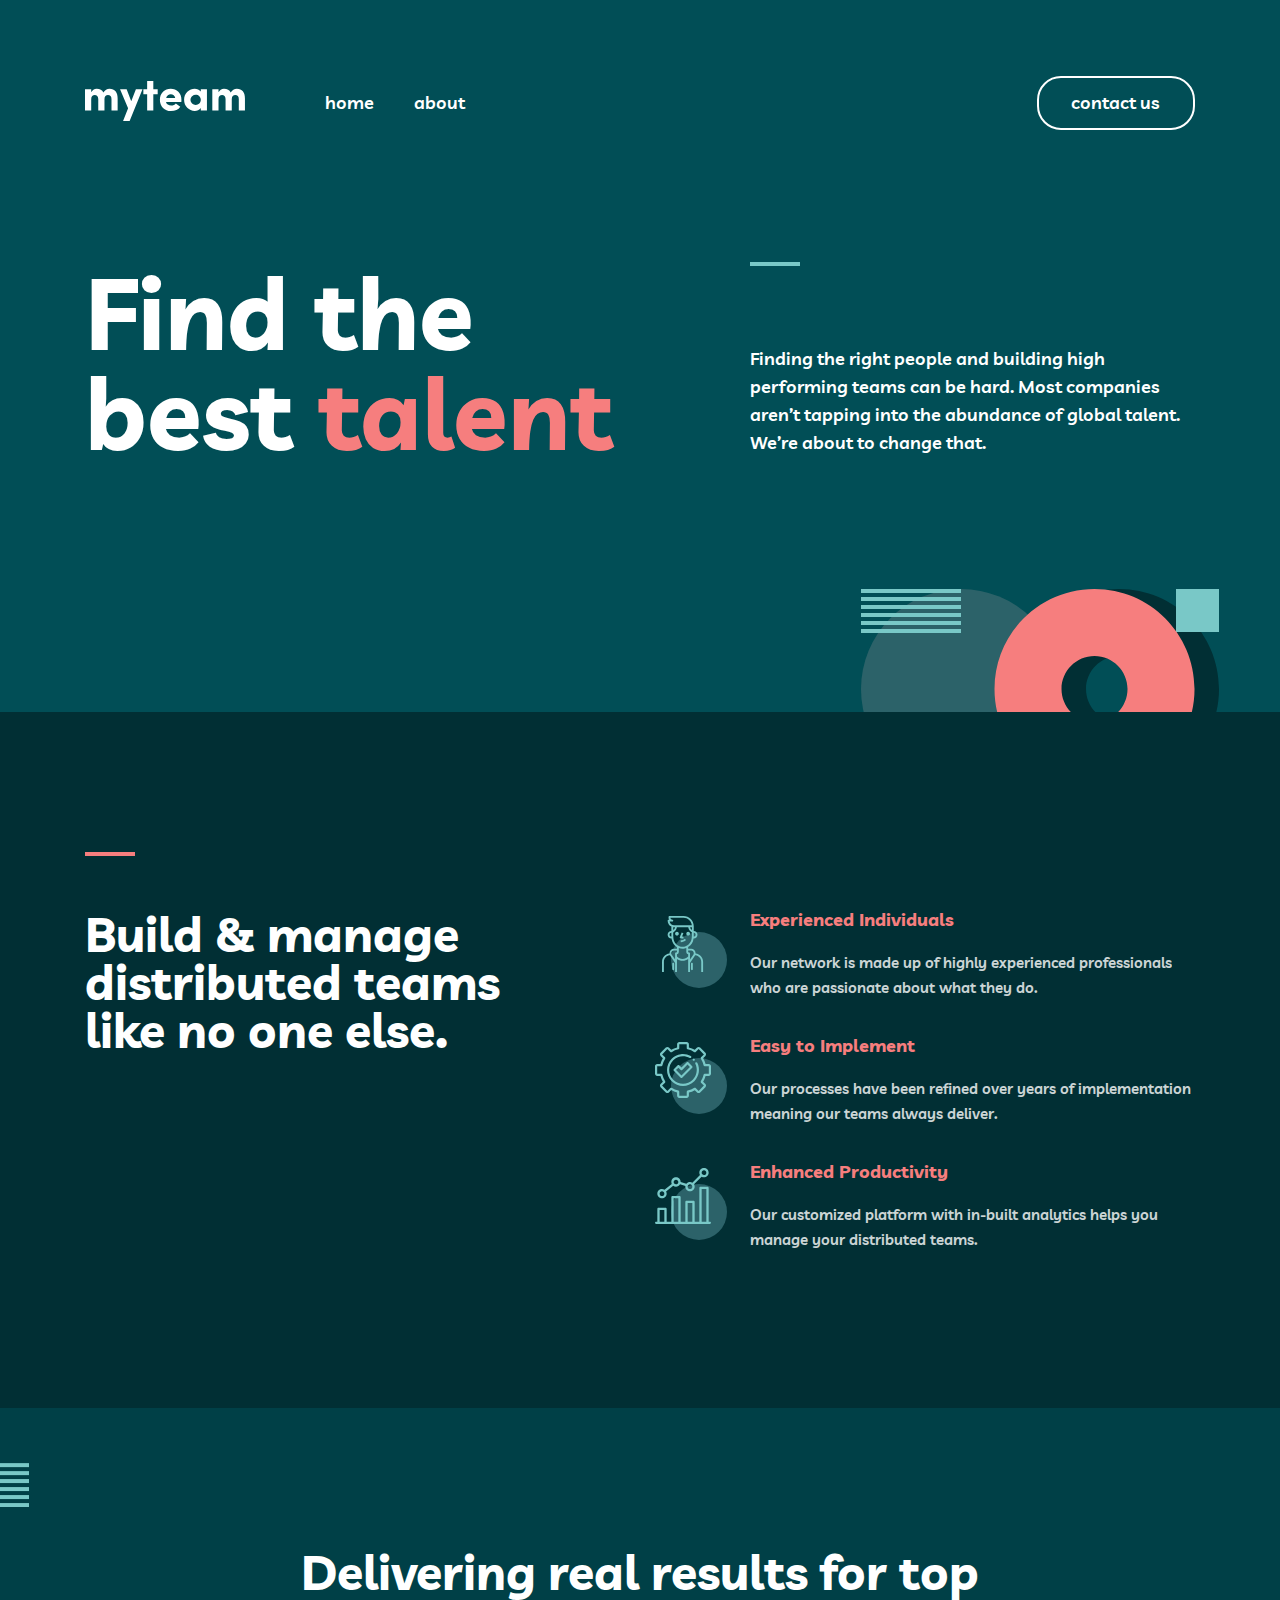
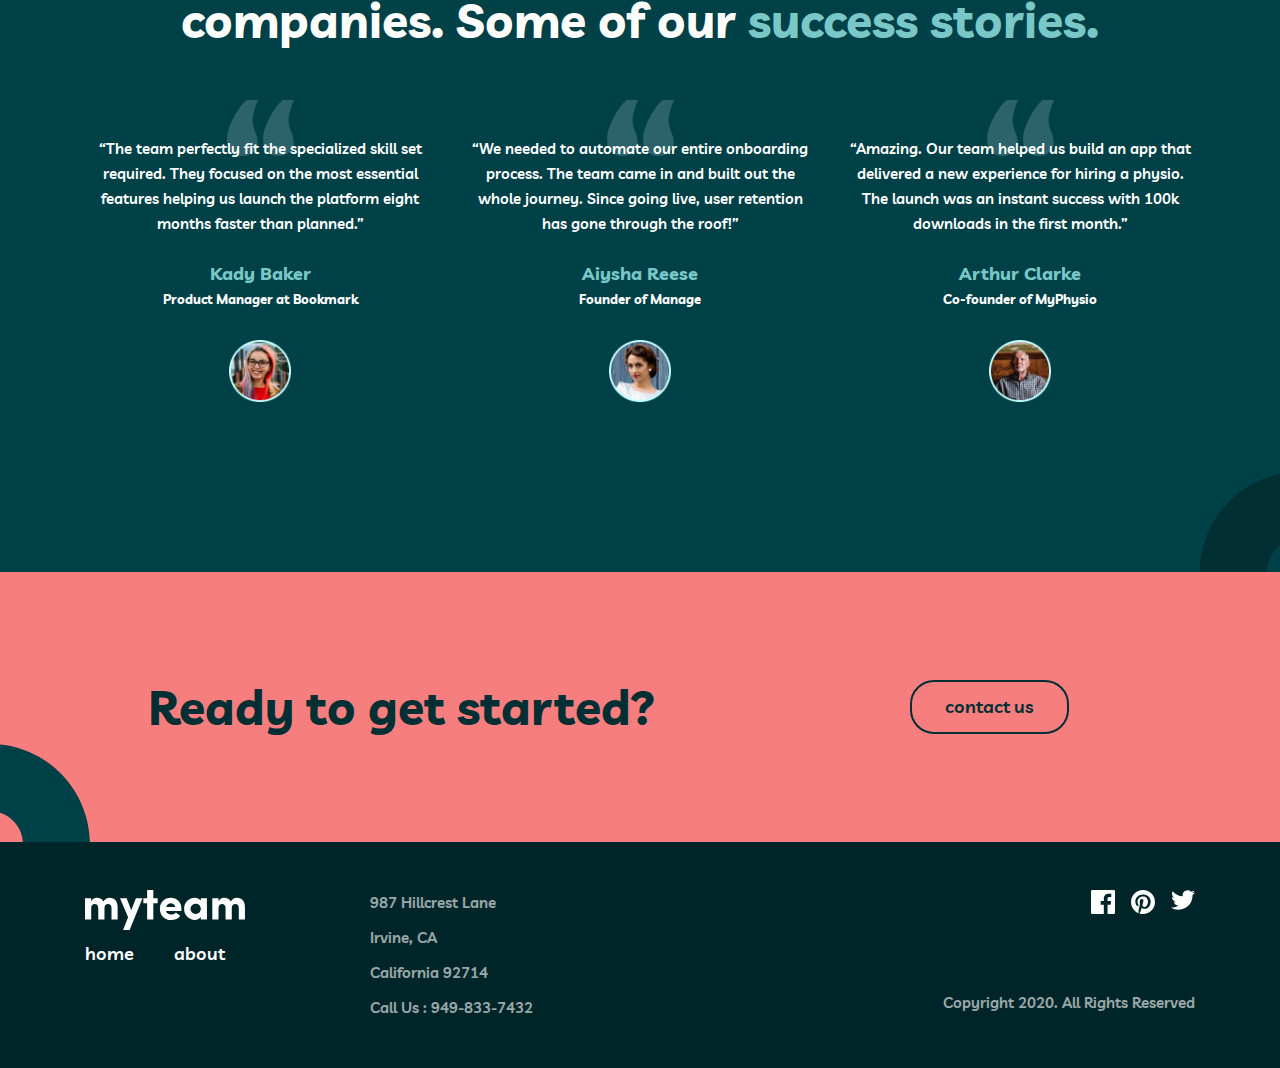
==== commit 7e951e36: "header responsive" ====
--- a/index.html
+++ b/index.html
@@ -4,7 +4,7 @@
     <meta charset="UTF-8">
     <meta http-equiv="X-UA-Compatible" content="IE=edge">
     <meta name="viewport" content="width=device-width, initial-scale=1.0">
-    <title>26-dars</title>
+    <title>my team</title>
     <link rel="stylesheet" href="./css/normalize.css">
     <link rel="stylesheet" href="./css/main.css">
 </head>
@@ -26,16 +26,34 @@
                                 <a class="site-nav__link" href="./index.html">home</a>
                             </li>
                             <li class="site-nav__item">
-                                <a class="site-nav__link" href="#">about</a>
+                                <a class="site-nav__link" href="./about.html">about</a>
                             </li>
                         </ul>
                     </nav>
                 </div>
                 
-                <a class="site-header__btn" href="#" role="button">
+                <a class="site-header__btn" href="./contact.html" role="button">
                     contact us
                 </a>
-            </div>
+
+                <button class="site-header__burger" type="button"></button>
+                
+            </div>
+        </div>
+
+
+        <div class="menu-burger">
+            <button class="close-button" type="button"></button>
+            <nav class="sitenav-mobi">
+                <ul class="sitenav__list-mobi">
+                    <li class="sitenav__item">
+                        <a class="sitenav__link" href="#">home</a>
+                    </li>
+                    <li class="sitenav__item">
+                        <a class="sitenav__link" href="#">about</a>
+                    </li>
+                </ul>
+            </nav>
         </div>
     </header>
     <!-- Header end -->
@@ -154,7 +172,7 @@
                 <h2 class="site-article-title">
                     Ready to get started?
                 </h2>
-                <a class="site-article-subtitle" href="#">
+                <a class="site-article-subtitle" href="./contact.html">
                     contact us
                 </a>
             </div>
@@ -178,7 +196,7 @@
                             <a href="#" class="site-footer-item-link">home</a>
                         </li>
                         <li class="site-footer-item">
-                            <a href="#" class="site-footer-item-link">about</a>
+                            <a href="./about.html" class="site-footer-item-link">about</a>
                         </li>
                     </ul>
                 </div>
--- a/css/main.css
+++ b/css/main.css
@@ -5,8 +5,8 @@
   font-style: normal;
   font-weight: 400;
   src: local(""), url("../fonts/livvic-v13-latin-regular.woff2") format("woff2"),
-    /* Chrome 26+, Opera 23+, Firefox 39+ */
-      url("../fonts/livvic-v13-latin-regular.woff") format("woff"); /* Chrome 6+, Firefox 3.6+, IE 9+, Safari 5.1+ */
+  /* Chrome 26+, Opera 23+, Firefox 39+ */
+  url("../fonts/livvic-v13-latin-regular.woff") format("woff"); /* Chrome 6+, Firefox 3.6+, IE 9+, Safari 5.1+ */
 }
 /* livvic-500italic - latin */
 @font-face {
@@ -14,9 +14,9 @@
   font-style: italic;
   font-weight: 500;
   src: local(""),
-    url("../fonts/livvic-v13-latin-500italic.woff2") format("woff2"),
-    /* Chrome 26+, Opera 23+, Firefox 39+ */
-      url("../fonts/livvic-v13-latin-500italic.woff") format("woff"); /* Chrome 6+, Firefox 3.6+, IE 9+, Safari 5.1+ */
+  url("../fonts/livvic-v13-latin-500italic.woff2") format("woff2"),
+  /* Chrome 26+, Opera 23+, Firefox 39+ */
+  url("../fonts/livvic-v13-latin-500italic.woff") format("woff"); /* Chrome 6+, Firefox 3.6+, IE 9+, Safari 5.1+ */
 }
 /* livvic-600 - latin */
 @font-face {
@@ -24,8 +24,8 @@
   font-style: normal;
   font-weight: 600;
   src: local(""), url("../fonts/livvic-v13-latin-600.woff2") format("woff2"),
-    /* Chrome 26+, Opera 23+, Firefox 39+ */
-      url("../fonts/livvic-v13-latin-600.woff") format("woff"); /* Chrome 6+, Firefox 3.6+, IE 9+, Safari 5.1+ */
+  /* Chrome 26+, Opera 23+, Firefox 39+ */
+  url("../fonts/livvic-v13-latin-600.woff") format("woff"); /* Chrome 6+, Firefox 3.6+, IE 9+, Safari 5.1+ */
 }
 /* livvic-700 - latin */
 @font-face {
@@ -33,8 +33,8 @@
   font-style: normal;
   font-weight: 700;
   src: local(""), url("../fonts/livvic-v13-latin-700.woff2") format("woff2"),
-    /* Chrome 26+, Opera 23+, Firefox 39+ */
-      url("../fonts/livvic-v13-latin-700.woff") format("woff"); /* Chrome 6+, Firefox 3.6+, IE 9+, Safari 5.1+ */
+  /* Chrome 26+, Opera 23+, Firefox 39+ */
+  url("../fonts/livvic-v13-latin-700.woff") format("woff"); /* Chrome 6+, Firefox 3.6+, IE 9+, Safari 5.1+ */
 }
 /* livvic-700italic - latin */
 @font-face {
@@ -42,9 +42,9 @@
   font-style: italic;
   font-weight: 700;
   src: local(""),
-    url("../fonts/livvic-v13-latin-700italic.woff2") format("woff2"),
-    /* Chrome 26+, Opera 23+, Firefox 39+ */
-      url("../fonts/livvic-v13-latin-700italic.woff") format("woff"); /* Chrome 6+, Firefox 3.6+, IE 9+, Safari 5.1+ */
+  url("../fonts/livvic-v13-latin-700italic.woff2") format("woff2"),
+  /* Chrome 26+, Opera 23+, Firefox 39+ */
+  url("../fonts/livvic-v13-latin-700italic.woff") format("woff"); /* Chrome 6+, Firefox 3.6+, IE 9+, Safari 5.1+ */
 }
 
 /* ROOT */
@@ -78,6 +78,7 @@
   font-family: "Livvic", "Arial", sans-serif;
   font-weight: 600;
   background-color: #fff;
+  overflow-x: hidden;
 }
 
 img {
@@ -92,7 +93,7 @@
   margin: -1px;
   border: 0;
   padding: 0;
-
+  
   white-space: nowrap;
   clip-path: inset(100%);
   clip: rect(0 0 0 0);
@@ -120,7 +121,7 @@
 /****************** Header styles start *****************/
 .site-header {
   padding-top: 73px;
-  padding-bottom: 129px;
+  padding-bottom: 73px;
   background-color: var(--hero-bg-color);
 }
 
@@ -132,13 +133,12 @@
 
 .site-header__start {
   display: flex;
-  justify-content: space-between;
   align-items: center;
-  width: 380px;
 }
 
 .site-header__logo {
   color: var(--main-text-color);
+  margin-right: 80px;
 }
 
 .site-nav__list {
@@ -175,25 +175,161 @@
   background-color: var(--main-text-color);
   color: var(--footer-bg-color);
 }
+
+.site-header__burger{
+  display: none;
+  width: 20px;
+  height: 17px;
+  border: none;
+  background-color: transparent;
+  background-image: url("../images/icons/burger.svg");
+}
+
+.close-button{
+  width: 20px;
+  height: 17px;
+  background-color: transparent;
+  border: none;
+  background-image: url("../images/icons/close.svg");
+  background-repeat: no-repeat;
+}
+
+
+.menu-burger{
+  position: absolute;;
+  top: 0;
+  right: 0;
+  width: 0%;
+  max-width: 255px;
+  height: 100vh;
+  background-color: #2C6269;
+  transition: width 0.3s ease;
+}
+
+.menu-burger-active{
+  width: 100%;
+}
+
+.sitenav__list-mobi{
+  list-style: none;
+}
+
+.sitenav__link{
+  font-weight: 600;
+  font-size: 18px;
+  line-height: 28px;
+  color: #FFFFFF;
+}
+
+
+/* **** HEADER STYLE RESPONSIVE START **** */
+@media only screen and (max-width: 768px){
+  .site-header__logo > svg {
+    width: 127px;
+    height: 32px;
+  }
+  .site-header__logo{
+    margin-right: 48px;
+  }
+}
+
+@media only screen and (max-width: 520px){
+  .site-header__btn {
+    padding-top: 8px;
+    padding-right: 25px;
+    padding-bottom: 8px;
+    padding-left: 25px;
+    font-weight: 600;
+    font-size: 15px;
+    line-height: 22px;
+    
+  }
+  .site-nav__item:first-child {
+    margin-right: 20px;
+  }
+  
+  .site-header__logo > svg {
+    width: 120px;
+    height: 25px;
+  }
+  
+  .site-header__start{
+    margin-right: 10px;
+  }
+  
+}
+
+@media only screen and (max-width: 464px){
+  .site-header__wrapper{
+    display: flex;
+    align-items: center;
+    justify-content: center;
+    flex-direction: column;
+  }
+  
+  .site-header__start{
+    display: flex;
+    align-items: center;
+    justify-content: center;
+    flex-direction: column;
+    margin-right: 0;
+  }
+  .site-nav__item:first-child {
+    margin-right: 20px;
+  }
+  
+  .site-header__logo{
+    margin-right: 0px;
+  }
+}
+
+@media only screen and (max-width: 375px){
+  .site-nav{
+    display: none;
+  }
+  
+  .site-header__btn{
+    display: none;
+  }
+  .site-header__logo{
+    margin-right: 25px;
+  }
+  
+  .site-header__wrapper{
+    display: flex;
+    align-items: center;
+    justify-content: space-between;
+    flex-direction: row;
+    
+  }
+  
+}
+
+@media only screen and (max-width: 375px){
+  .site-header__burger{
+    display: block;
+  }
+}
+/* **** HEADER STYLE RESPONSIVE START **** */
 /****************** Header styles end *****************/
 
+
 /****************** Main styles start *****************/
-
-/* Hero section styles start */
+/****** Hero section styles start ******/
 .hero-section {
+  padding-top: 56px;
   padding-bottom: 250px;
   background-image: url("../images/icons/disk-left.svg"),
-    url("../images/icons/disk-bottom.svg");
+  url("../images/icons/disk-bottom.svg");
   background-repeat: no-repeat;
   background-position: calc(50% - 770px) top,
-    calc(50% + 400px) calc(50% + 230px);
+  calc(50% + 400px) calc(50% + 230px);
   background-color: var(--hero-bg-color);
 }
 
 .hero-section__wrapper {
   display: flex;
   justify-content: space-between;
-  align-items: flex-end;
 }
 
 .hero-section__title {
@@ -225,6 +361,48 @@
   background-color: var(--deliver-text-color);
   content: "";
 }
+
+/* ****** HERO SECTION RESPONSIVE START ***** */
+@media only screen and (max-width: 768px){
+  .hero-section{
+    padding-top: 48px;
+    padding-bottom: 256px;
+    background-position: calc(50% - 768px) 68px, center calc(50% + 258px);
+  }
+  .hero-section__wrapper {
+    display: flex;
+    flex-direction: column;
+    align-items: center;
+    justify-content: center;
+    text-align: center;
+  }
+  .hero-section__title {
+    width: 350px;
+    font-weight: 700;
+    font-size: 64px;
+    line-height: 56px;
+    margin-bottom: 24px;
+  }
+  .hero-section__desc::before{
+    display: none;
+  }
+  .hero-section__desc {
+    font-weight: 600;
+    font-size: 15px;
+    line-height: 28px;
+    text-align: center;
+    color: var(--main-text-color);
+  }
+}
+
+@media only screen and (max-width: 768px){
+  .hero-section{
+    padding-top: 48px;
+    padding-bottom: 256px;
+    background-position: calc(50% - 768px) 68px, center calc(50% + 258px);
+  }
+}
+/* ****** HERO SECTION RESPONSIVE END ***** */
 /* Hero section styles end */
 
 /* Build section styles start */
@@ -322,9 +500,9 @@
   padding-top: 140px;
   padding-bottom: 151px;
   background-image: url("../images/deliver-right-bg.png"),
-    url("../images/icons/rigth-bottom-bg.svg");
+  url("../images/icons/rigth-bottom-bg.svg");
   background-position: calc(50% - 685px) calc(50% - 333px),
-    calc(50% + 660px) calc(50% + 382px);
+  calc(50% + 660px) calc(50% + 382px);
   background-repeat: no-repeat;
   background-color: #004047;
 }
@@ -467,7 +645,7 @@
   transition: color 0.2s cubic-bezier(0.25, 0.46, 0.45, 0.94);
 }
 
-.site-footer-item-link:hover {
+.site-footer-item-link:active {
   color: #f67e7e;
 }
 .site-footer-address-list {
@@ -505,8 +683,8 @@
   color: var(--main-text-color);
 }
 
-.site-footer-social:hover{
-    color: var(--article-bg-color);
+.site-footer-social:active{
+  color: var(--article-bg-color);
 }
 .site-header-addres-title {
   margin: 0;
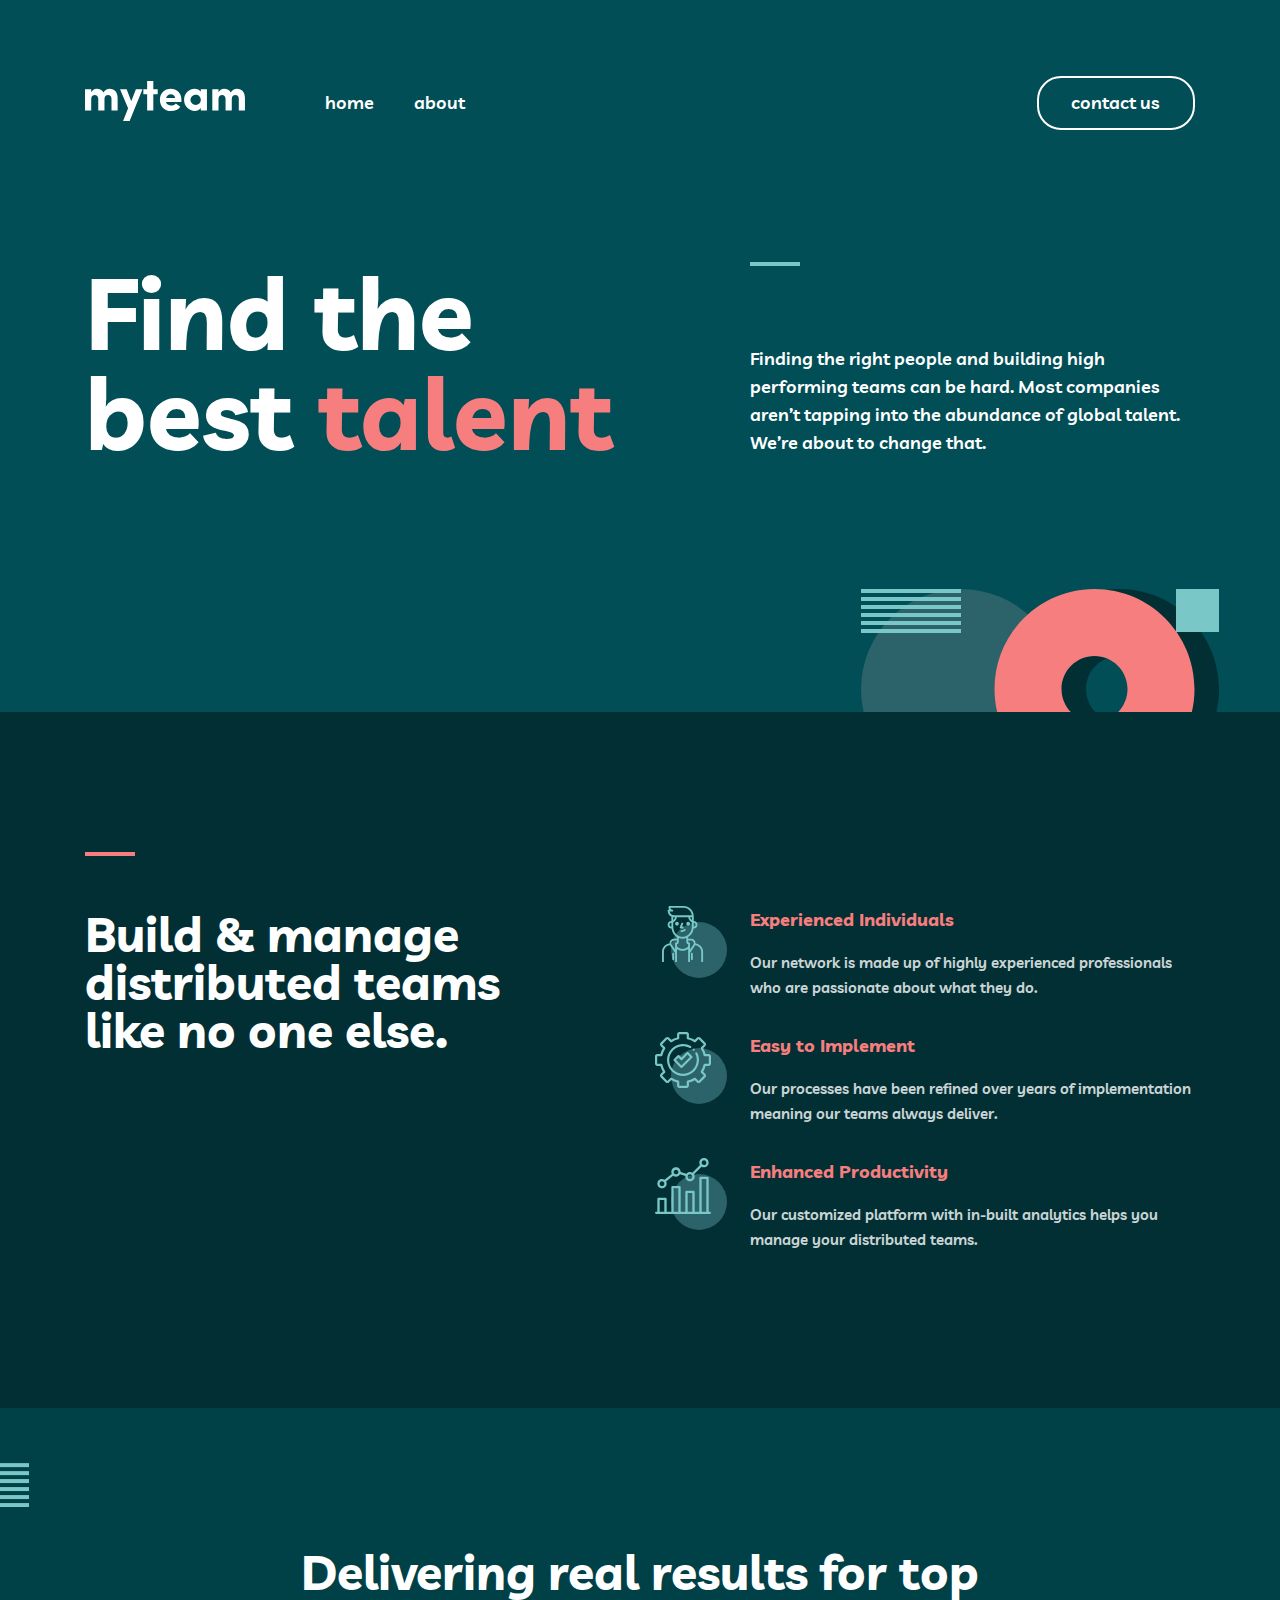
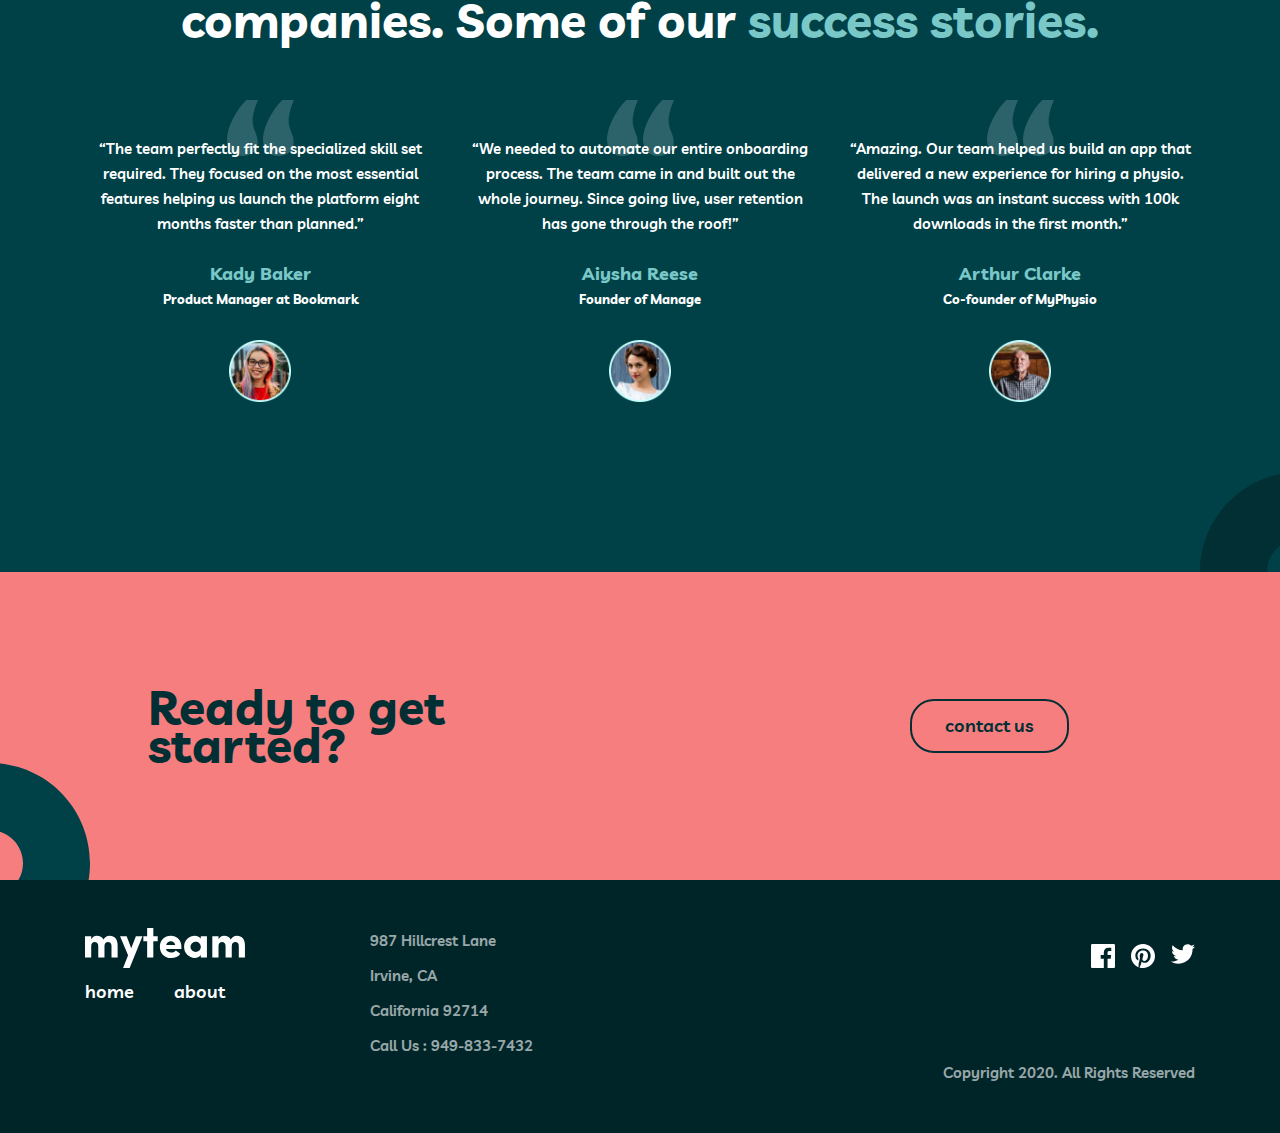
==== commit 53f6b531: "article section finished" ====
--- a/index.html
+++ b/index.html
@@ -35,25 +35,28 @@
                 <a class="site-header__btn" href="./contact.html" role="button">
                     contact us
                 </a>
-
+                
                 <button class="site-header__burger" type="button"></button>
                 
             </div>
         </div>
-
-
+        
+        
         <div class="menu-burger">
             <button class="close-button" type="button"></button>
             <nav class="sitenav-mobi">
                 <ul class="sitenav__list-mobi">
                     <li class="sitenav__item">
-                        <a class="sitenav__link" href="#">home</a>
+                        <a class="sitenav__link" href="./index.html">home</a>
                     </li>
                     <li class="sitenav__item">
-                        <a class="sitenav__link" href="#">about</a>
+                        <a class="sitenav__link" href="./about.html">about</a>
                     </li>
                 </ul>
             </nav>
+            <a class="site-header__btn-burger" href="./contact.html" role="button">
+                contact us
+            </a>
         </div>
     </header>
     <!-- Header end -->
@@ -86,165 +89,175 @@
                     
                     <ul class="build-section__list">
                         <li class="build-section__item">
-                            <h3 class="build-section__item-title">Experienced Individuals</h3>
-                            <p class="build-section__item-desc">Our network is made up of highly experienced professionals who are passionate about what they do.</p>
+                            <img class="build-section-item__img" src="./images/icons/user.svg" alt="user" width="72" height="72">
+                            <div class="build-section-item__box">
+                                <h3 class="build-section__item-title">Experienced Individuals</h3>
+                                <p class="build-section__item-desc">Our network is made up of highly experienced professionals who are passionate about what they do.</p>
+                            </div>
                         </li>
                         <li class="build-section__item">
-                            <h3 class="build-section__item-title">Easy to Implement</h3>
-                            <p class="build-section__item-desc">Our processes have been refined over years of implementation meaning our teams always deliver.</p>
-                        </li>
-                        <li class="build-section__item">
-                            <h3 class="build-section__item-title">Enhanced Productivity</h3>
-                            <p class="build-section__item-desc">Our customized platform with in-built analytics helps you manage your distributed teams.</p>
-                        </li>
-                    </ul>
-                </div>
-            </div>
-        </section>
-        <!-- Build section end -->
-        
-        <!-- Deliver section start -->
-        <section class="deliver-section">
-            <div class="container">
-                <h2 class="deliver-section__title">
-                    Delivering real results for top companies. Some of our <span class="deliver-section__title-span">success stories.</span>
-                </h2>
-                
-                <ul class="deliver-section__list">
-                    <li class="deliver-section__item">
-                        <p class="deliver-section__desc">
-                            “The team perfectly fit the specialized skill set required. They focused on the most essential features helping us launch the platform eight months faster than planned.”
-                        </p>
-                        <h3 class="deliver-section__user-name">
-                            Kady Baker
-                        </h3>
-                        <h4 class="deliver-section__job-title">
-                            Product Manager at Bookmark
-                        </h4>
-                        <img class="deliver-section__user-img"
-                        src="./images/icons/user-kady.png"
-                        width="62"
-                        height="62" 
-                        alt="Kady Baker" >
-                    </li>
-                    <li class="deliver-section__item">
-                        <p class="deliver-section__desc">
-                            “We needed to automate our entire onboarding process. The team came in and built out the whole journey. Since going live, user retention has gone through the roof!”
-                        </p>
-                        <h3 class="deliver-section__user-name">
-                            Aiysha Reese
-                        </h3>
-                        <h4 class="deliver-section__job-title">
-                            Founder of Manage
-                        </h4>
-                        <img class="deliver-section__user-img"
-                        src="./images/icons/user-aiysha.png"
-                        width="62"
-                        height="62" 
-                        alt="Aiysha Reese" >
-                    </li>
-                    <li class="deliver-section__item">
-                        <p class="deliver-section__desc">
-                            “Amazing. Our team helped us build an app that delivered a new experience for hiring a physio. The launch was an instant success with 100k downloads in the first month.”
-                        </p>
-                        <h3 class="deliver-section__user-name">
-                            Arthur Clarke
-                        </h3>
-                        <h4 class="deliver-section__job-title">
-                            Co-founder of MyPhysio
-                        </h4>
-                        <img class="deliver-section__user-img"
-                        src="./images/icons/user-arthur.png"
-                        width="62"
-                        height="62" 
-                        alt="Arthur Clarke">
-                    </li>
-                </ul>
-            </div>
-        </section>
-        <!-- Deliver section end -->
-    </main>
-    <!-- Main end -->
-    <!-- site article start -->
-    <article class="site-article">
-        <div class="container">
-            <div class="site-article-wrapper">
-                <h2 class="site-article-title">
-                    Ready to get started?
-                </h2>
-                <a class="site-article-subtitle" href="./contact.html">
-                    contact us
-                </a>
-            </div>
-        </div>
-    </article>
-    <!-- site article end -->
-    
-    <!-- site footer start -->
-    <footer class="site-footer">
-        <div class="container">
-            <div class="site-footer-wrapper">
-                <div class="site-footer-start">
-                    <div class="site-footer-start-box">
-                    <a class="site-footer-logo-link" href="./index.html">
-                        <svg width="160" height="40" viewBox="0 0 160 40" fill="currentColor" xmlns="http://www.w3.org/2000/svg">
-                            <path id="myteam" fill-rule="evenodd" clip-rule="evenodd" d="M68.3174 29.5312V13.2143H72.6997V8.19196H68.3174V0H62.1474V8.19196H58.3538V13.2143H62.1474V29.5312H68.3174ZM6.21366 18.2366V29.5312H0V8.19196H6.21366V11.2946C6.72238 10.1935 7.44913 9.32292 8.3939 8.68304C9.41134 8.07292 10.5015 7.76786 11.6642 7.76786C14.9637 7.76786 17.1948 9.01786 18.3576 11.5179C19.8837 8.9881 21.9549 7.72321 24.5712 7.72321C27.1875 7.72321 29.186 8.56399 30.5669 10.2455C31.9477 11.9271 32.6381 14.3155 32.6381 17.4107V29.5312H26.4898V18.1473C26.4898 16.8378 26.1773 15.8036 25.5523 15.0446C24.8983 14.2857 24.0407 13.9062 22.9797 13.9062C21.9186 13.9062 21.0683 14.2634 20.4288 14.9777C19.7892 15.692 19.4695 16.7783 19.4695 18.2366V29.5312H13.2558V18.0134C13.1977 16.7336 12.8561 15.7292 12.2311 15C11.5916 14.2708 10.7631 13.9062 9.74564 13.9062C8.7282 13.9062 7.88517 14.256 7.21657 14.9554C6.54797 15.6548 6.21366 16.7485 6.21366 18.2366ZM57.4981 8.19196L44.6347 40H38.0722L43.0868 27.3438L35.0417 8.19196H41.6478L46.2481 20.2902L50.892 8.19196H57.4981ZM95.2923 25.6473C93.3591 28.5491 90.1833 29.9926 85.7646 29.9777C82.6978 29.9777 80.1106 28.9435 78.003 26.875C75.9245 24.7768 74.8853 22.0833 74.8853 18.7946C74.8853 15.506 75.9245 12.8348 78.003 10.7812C80.0815 8.72768 82.6542 7.70833 85.721 7.72321C88.7879 7.72321 91.3388 8.76488 93.3737 10.8482C95.4085 12.9315 96.4333 15.6399 96.4478 18.9732C96.4478 19.003 96.4187 19.6577 96.3606 20.9375H81.0771C81.1934 22.0685 81.7603 22.9464 82.7777 23.5714C83.7952 24.1964 84.9434 24.5089 86.2225 24.5089C88.2138 24.5089 89.7327 23.8393 90.7792 22.5L95.2923 25.6473ZM90.1905 16.9643H81.1644C81.3969 15.8036 81.9783 14.8958 82.9085 14.2411C83.8097 13.5863 84.7835 13.2738 85.83 13.3036C86.8766 13.3333 87.8286 13.6607 88.6862 14.2857C89.5437 14.9107 90.0452 15.8036 90.1905 16.9643ZM113.088 29.2188C111.911 29.7247 110.785 29.9628 109.709 29.933C106.846 29.933 104.36 28.9062 102.253 26.8527C100.145 24.7991 99.0912 22.128 99.0912 18.8393C99.0912 15.5506 100.181 12.8795 102.362 10.8259C104.542 8.77232 106.991 7.7381 109.709 7.72321C110.814 7.72321 111.947 7.96875 113.11 8.45982C114.273 8.95089 115.167 9.6503 115.792 10.558V8.19196H121.94V29.5312H115.792V27.0982C115.167 28.006 114.266 28.7128 113.088 29.2188ZM110.712 23.9062C109.302 23.9062 108.088 23.4301 107.071 22.4777C106.024 21.5253 105.501 20.3199 105.501 18.8616C105.501 17.4182 106.024 16.2054 107.071 15.2232C108.205 14.256 109.447 13.7723 110.799 13.7723C112.151 13.7723 113.321 14.2485 114.309 15.2009C115.298 16.1533 115.792 17.3735 115.792 18.8616C115.792 20.3497 115.298 21.5625 114.309 22.5C113.321 23.4375 112.122 23.9062 110.712 23.9062ZM133.522 18.2366V29.5312H127.309V8.19196H133.522V11.2946C134.031 10.1935 134.758 9.32292 135.703 8.68304C136.72 8.07292 137.81 7.76786 138.973 7.76786C142.272 7.76786 144.504 9.01786 145.666 11.5179C147.193 8.9881 149.264 7.72321 151.88 7.72321C154.496 7.72321 156.495 8.56399 157.876 10.2455C159.256 11.9271 159.947 14.3155 159.947 17.4107V29.5312H153.799V18.1473C153.799 16.8378 153.486 15.8036 152.861 15.0446C152.207 14.2857 151.35 13.9062 150.288 13.9062C149.227 13.9062 148.377 14.2634 147.738 14.9777C147.098 15.692 146.778 16.7783 146.778 18.2366V29.5312H140.565V18.0134C140.506 16.7336 140.165 15.7292 139.54 15C138.9 14.2708 138.072 13.9062 137.054 13.9062C136.037 13.9062 135.194 14.256 134.525 14.9554C133.857 15.6548 133.522 16.7485 133.522 18.2366Z" fill="currentColor"/>
-                        </svg>          
-                    </a>
-                    <ul class="site-footer-list">
-                        <li class="site-footer-item">
-                            <a href="#" class="site-footer-item-link">home</a>
-                        </li>
-                        <li class="site-footer-item">
-                            <a href="./about.html" class="site-footer-item-link">about</a>
-                        </li>
-                    </ul>
-                </div>
-                    <ul class="site-footer-address-list">
-                        <li class="site-footer-addres-item">
-                            <a href="#" class="site-footer-addres-item-link">987  Hillcrest Lane</a>
-                        </li>
-                        <li class="site-footer-addres-item">
-                            <a href="#" class="site-footer-addres-item-link">Irvine, CA</a>
-                        </li>
-                        <li class="site-footer-addres-item">
-                            <a href="#" class="site-footer-addres-item-link">California 92714</a>
-                        </li>
-                        <li class="site-footer-addres-item">
-                            <a href="#" class="site-footer-addres-item-link">Call Us : 949-833-7432</a>   
+                            <img class="build-section-item__img" src="./images/icons/settings.svg" alt="settings" width="72" height="72">
+                        <div class="build-section-item__box">                            <h3 class="build-section__item-title">Easy to Implement</h3>
+                                <p class="build-section__item-desc">Our processes have been refined over years of implementation meaning our teams always deliver.</p>
+                                </div>
+                            </li>
+                            <li class="build-section__item">
+                                <img class="build-section-item__img" src="./images/icons/grafic.svg" alt="grafic" width="72" height="72">
+                                <div class="build-section-item__box">
+                                <h3 class="build-section__item-title">Enhanced Productivity</h3>
+                                <p class="build-section__item-desc">Our customized platform with in-built analytics helps you manage your distributed teams.</p>
+                                </div>
+                            </li>
                         </ul>
                     </div>
-                    <div class="site-footer-end">
-                        <ul class="site-footer-social-list">
-                            <li class="site-footer-social-item">
-                                <a href="#" class="site-footer-social">
-                                    <svg width="24" height="24" viewBox="0 0 24 24" fill="currentColor" xmlns="http://www.w3.org/2000/svg">
-                                        <path d="M22.675 0H1.325C0.593 0 0 0.593 0 1.325V22.676C0 23.407 0.593 24 1.325 24H12.82V14.706H9.692V11.084H12.82V8.413C12.82 5.313 14.713 3.625 17.479 3.625C18.804 3.625 19.942 3.724 20.274 3.768V7.008L18.356 7.009C16.852 7.009 16.561 7.724 16.561 8.772V11.085H20.148L19.681 14.707H16.561V24H22.677C23.407 24 24 23.407 24 22.675V1.325C24 0.593 23.407 0 22.675 0Z" fill="currentColor"/>
+                </div>
+            </section>
+            <!-- Build section end -->
+            
+            <!-- Deliver section start -->
+            <section class="deliver-section">
+                <div class="container">
+                    <h2 class="deliver-section__title">
+                        Delivering real results for top companies. Some of our <span class="deliver-section__title-span">success stories.</span>
+                    </h2>
+                    
+                    <ul class="deliver-section__list">
+                        <li class="deliver-section__item">
+                            <p class="deliver-section__desc">
+                                “The team perfectly fit the specialized skill set required. They focused on the most essential features helping us launch the platform eight months faster than planned.”
+                            </p>
+                            <h3 class="deliver-section__user-name">
+                                Kady Baker
+                            </h3>
+                            <h4 class="deliver-section__job-title">
+                                Product Manager at Bookmark
+                            </h4>
+                            <img class="deliver-section__user-img"
+                            src="./images/icons/user-kady.png"
+                            width="62"
+                            height="62" 
+                            alt="Kady Baker" >
+                        </li>
+                        <li class="deliver-section__item">
+                            <p class="deliver-section__desc">
+                                “We needed to automate our entire onboarding process. The team came in and built out the whole journey. Since going live, user retention has gone through the roof!”
+                            </p>
+                            <h3 class="deliver-section__user-name">
+                                Aiysha Reese
+                            </h3>
+                            <h4 class="deliver-section__job-title">
+                                Founder of Manage
+                            </h4>
+                            <img class="deliver-section__user-img"
+                            src="./images/icons/user-aiysha.png"
+                            width="62"
+                            height="62" 
+                            alt="Aiysha Reese" >
+                        </li>
+                        <li class="deliver-section__item">
+                            <p class="deliver-section__desc">
+                                “Amazing. Our team helped us build an app that delivered a new experience for hiring a physio. The launch was an instant success with 100k downloads in the first month.”
+                            </p>
+                            <h3 class="deliver-section__user-name">
+                                Arthur Clarke
+                            </h3>
+                            <h4 class="deliver-section__job-title">
+                                Co-founder of MyPhysio
+                            </h4>
+                            <img class="deliver-section__user-img"
+                            src="./images/icons/user-arthur.png"
+                            width="62"
+                            height="62" 
+                            alt="Arthur Clarke">
+                        </li>
+                    </ul>
+                </div>
+            </section>
+            <!-- Deliver section end -->
+        </main>
+        <!-- Main end -->
+        <!-- site article start -->
+        <article class="site-article">
+            <div class="container">
+                <div class="site-article-wrapper">
+                    <h2 class="site-article-title">
+                        Ready to get started?
+                    </h2>
+                    <a class="site-article-subtitle" href="./contact.html">
+                        contact us
+                    </a>
+                </div>
+            </div>
+        </article>
+        <!-- site article end -->
+        
+        <!-- site footer start -->
+        <footer class="site-footer">
+            <div class="container">
+                <div class="site-footer-wrapper">
+                    <div class="site-footer-start">
+                        <div class="site-footer-start-box">
+                            <a class="site-footer-logo-link" href="./index.html">
+                                <svg width="160" height="40" viewBox="0 0 160 40" fill="currentColor" xmlns="http://www.w3.org/2000/svg">
+                                    <path id="myteam" fill-rule="evenodd" clip-rule="evenodd" d="M68.3174 29.5312V13.2143H72.6997V8.19196H68.3174V0H62.1474V8.19196H58.3538V13.2143H62.1474V29.5312H68.3174ZM6.21366 18.2366V29.5312H0V8.19196H6.21366V11.2946C6.72238 10.1935 7.44913 9.32292 8.3939 8.68304C9.41134 8.07292 10.5015 7.76786 11.6642 7.76786C14.9637 7.76786 17.1948 9.01786 18.3576 11.5179C19.8837 8.9881 21.9549 7.72321 24.5712 7.72321C27.1875 7.72321 29.186 8.56399 30.5669 10.2455C31.9477 11.9271 32.6381 14.3155 32.6381 17.4107V29.5312H26.4898V18.1473C26.4898 16.8378 26.1773 15.8036 25.5523 15.0446C24.8983 14.2857 24.0407 13.9062 22.9797 13.9062C21.9186 13.9062 21.0683 14.2634 20.4288 14.9777C19.7892 15.692 19.4695 16.7783 19.4695 18.2366V29.5312H13.2558V18.0134C13.1977 16.7336 12.8561 15.7292 12.2311 15C11.5916 14.2708 10.7631 13.9062 9.74564 13.9062C8.7282 13.9062 7.88517 14.256 7.21657 14.9554C6.54797 15.6548 6.21366 16.7485 6.21366 18.2366ZM57.4981 8.19196L44.6347 40H38.0722L43.0868 27.3438L35.0417 8.19196H41.6478L46.2481 20.2902L50.892 8.19196H57.4981ZM95.2923 25.6473C93.3591 28.5491 90.1833 29.9926 85.7646 29.9777C82.6978 29.9777 80.1106 28.9435 78.003 26.875C75.9245 24.7768 74.8853 22.0833 74.8853 18.7946C74.8853 15.506 75.9245 12.8348 78.003 10.7812C80.0815 8.72768 82.6542 7.70833 85.721 7.72321C88.7879 7.72321 91.3388 8.76488 93.3737 10.8482C95.4085 12.9315 96.4333 15.6399 96.4478 18.9732C96.4478 19.003 96.4187 19.6577 96.3606 20.9375H81.0771C81.1934 22.0685 81.7603 22.9464 82.7777 23.5714C83.7952 24.1964 84.9434 24.5089 86.2225 24.5089C88.2138 24.5089 89.7327 23.8393 90.7792 22.5L95.2923 25.6473ZM90.1905 16.9643H81.1644C81.3969 15.8036 81.9783 14.8958 82.9085 14.2411C83.8097 13.5863 84.7835 13.2738 85.83 13.3036C86.8766 13.3333 87.8286 13.6607 88.6862 14.2857C89.5437 14.9107 90.0452 15.8036 90.1905 16.9643ZM113.088 29.2188C111.911 29.7247 110.785 29.9628 109.709 29.933C106.846 29.933 104.36 28.9062 102.253 26.8527C100.145 24.7991 99.0912 22.128 99.0912 18.8393C99.0912 15.5506 100.181 12.8795 102.362 10.8259C104.542 8.77232 106.991 7.7381 109.709 7.72321C110.814 7.72321 111.947 7.96875 113.11 8.45982C114.273 8.95089 115.167 9.6503 115.792 10.558V8.19196H121.94V29.5312H115.792V27.0982C115.167 28.006 114.266 28.7128 113.088 29.2188ZM110.712 23.9062C109.302 23.9062 108.088 23.4301 107.071 22.4777C106.024 21.5253 105.501 20.3199 105.501 18.8616C105.501 17.4182 106.024 16.2054 107.071 15.2232C108.205 14.256 109.447 13.7723 110.799 13.7723C112.151 13.7723 113.321 14.2485 114.309 15.2009C115.298 16.1533 115.792 17.3735 115.792 18.8616C115.792 20.3497 115.298 21.5625 114.309 22.5C113.321 23.4375 112.122 23.9062 110.712 23.9062ZM133.522 18.2366V29.5312H127.309V8.19196H133.522V11.2946C134.031 10.1935 134.758 9.32292 135.703 8.68304C136.72 8.07292 137.81 7.76786 138.973 7.76786C142.272 7.76786 144.504 9.01786 145.666 11.5179C147.193 8.9881 149.264 7.72321 151.88 7.72321C154.496 7.72321 156.495 8.56399 157.876 10.2455C159.256 11.9271 159.947 14.3155 159.947 17.4107V29.5312H153.799V18.1473C153.799 16.8378 153.486 15.8036 152.861 15.0446C152.207 14.2857 151.35 13.9062 150.288 13.9062C149.227 13.9062 148.377 14.2634 147.738 14.9777C147.098 15.692 146.778 16.7783 146.778 18.2366V29.5312H140.565V18.0134C140.506 16.7336 140.165 15.7292 139.54 15C138.9 14.2708 138.072 13.9062 137.054 13.9062C136.037 13.9062 135.194 14.256 134.525 14.9554C133.857 15.6548 133.522 16.7485 133.522 18.2366Z" fill="currentColor"/>
+                                </svg>          
+                            </a>
+                            <ul class="site-footer-list">
+                                <li class="site-footer-item">
+                                    <a href="#" class="site-footer-item-link">home</a>
+                                </li>
+                                <li class="site-footer-item">
+                                    <a href="./about.html" class="site-footer-item-link">about</a>
+                                </li>
+                            </ul>
+                        </div>
+                        <ul class="site-footer-address-list">
+                            <li class="site-footer-addres-item">
+                                <a href="#" class="site-footer-addres-item-link">987  Hillcrest Lane</a>
+                            </li>
+                            <li class="site-footer-addres-item">
+                                <a href="#" class="site-footer-addres-item-link">Irvine, CA</a>
+                            </li>
+                            <li class="site-footer-addres-item">
+                                <a href="#" class="site-footer-addres-item-link">California 92714</a>
+                            </li>
+                            <li class="site-footer-addres-item">
+                                <a href="#" class="site-footer-addres-item-link">Call Us : 949-833-7432</a>   
+                            </ul>
+                        </div>
+                        <div class="site-footer-end">
+                            <ul class="site-footer-social-list">
+                                <li class="site-footer-social-item">
+                                    <a href="#" class="site-footer-social">
+                                        <svg width="24" height="24" viewBox="0 0 24 24" fill="currentColor" xmlns="http://www.w3.org/2000/svg">
+                                            <path d="M22.675 0H1.325C0.593 0 0 0.593 0 1.325V22.676C0 23.407 0.593 24 1.325 24H12.82V14.706H9.692V11.084H12.82V8.413C12.82 5.313 14.713 3.625 17.479 3.625C18.804 3.625 19.942 3.724 20.274 3.768V7.008L18.356 7.009C16.852 7.009 16.561 7.724 16.561 8.772V11.085H20.148L19.681 14.707H16.561V24H22.677C23.407 24 24 23.407 24 22.675V1.325C24 0.593 23.407 0 22.675 0Z" fill="currentColor"/>
                                         </svg>                                        
-                                </a>
-                            </li>
+                                    </a>
+                                </li>
                                 <li class="site-footer-social-item">
                                     <a href="#" class="site-footer-social">
                                         <svg width="24" height="24" viewBox="0 0 24 24" fill="currentColor" xmlns="http://www.w3.org/2000/svg">
                                             <path d="M12 0C5.373 0 0 5.372 0 12C0 17.084 3.163 21.426 7.627 23.174C7.522 22.225 7.427 20.769 7.669 19.733C7.887 18.796 9.076 13.768 9.076 13.768C9.076 13.768 8.717 13.049 8.717 11.986C8.717 10.318 9.684 9.072 10.888 9.072C11.911 9.072 12.406 9.841 12.406 10.762C12.406 11.791 11.751 13.33 11.412 14.757C11.129 15.951 12.011 16.926 13.189 16.926C15.322 16.926 16.961 14.677 16.961 11.431C16.961 8.558 14.897 6.549 11.949 6.549C8.535 6.549 6.531 9.11 6.531 11.756C6.531 12.787 6.928 13.894 7.424 14.494C7.522 14.613 7.536 14.718 7.507 14.839L7.174 16.199C7.121 16.419 7 16.466 6.772 16.36C5.273 15.662 4.336 13.471 4.336 11.711C4.336 7.926 7.086 4.449 12.265 4.449C16.428 4.449 19.663 7.416 19.663 11.38C19.663 15.516 17.056 18.844 13.436 18.844C12.22 18.844 11.077 18.213 10.686 17.466L9.938 20.319C9.667 21.362 8.936 22.669 8.446 23.465C9.57 23.812 10.763 24 12 24C18.627 24 24 18.627 24 12C24 5.372 18.627 0 12 0Z" fill="currentColor"/>
-                                            </svg>
+                                        </svg>
                                     </a>
                                 </li>
-                                    <li class="site-footer-social-item">
-                                        <a href="#" class="site-footer-social">
-                                            <svg width="24" height="20" viewBox="0 0 24 20" fill="none" xmlns="http://www.w3.org/2000/svg">
-                                                <path d="M24 2.55699C23.117 2.94899 22.168 3.21299 21.172 3.33199C22.189 2.72299 22.97 1.75799 23.337 0.607986C22.386 1.17199 21.332 1.58199 20.21 1.80299C19.313 0.845986 18.032 0.247986 16.616 0.247986C13.437 0.247986 11.101 3.21399 11.819 6.29299C7.728 6.08799 4.1 4.12799 1.671 1.14899C0.381 3.36199 1.002 6.25699 3.194 7.72299C2.388 7.69699 1.628 7.47599 0.965 7.10699C0.911 9.38799 2.546 11.522 4.914 11.997C4.221 12.185 3.462 12.229 2.69 12.081C3.316 14.037 5.134 15.46 7.29 15.5C5.22 17.123 2.612 17.848 0 17.54C2.179 18.937 4.768 19.752 7.548 19.752C16.69 19.752 21.855 12.031 21.543 5.10599C22.505 4.41099 23.34 3.54399 24 2.55699Z" fill="currentColor"/>
-                                                </svg>
-                                        </a>
-                                    </li>
-                                </ul>
-                                <p class="site-header-addres-title">
-                                    Copyright 2020. All Rights Reserved
-                                </p>
-                            </div>
+                                <li class="site-footer-social-item">
+                                    <a href="#" class="site-footer-social">
+                                        <svg width="24" height="20" viewBox="0 0 24 20" fill="none" xmlns="http://www.w3.org/2000/svg">
+                                            <path d="M24 2.55699C23.117 2.94899 22.168 3.21299 21.172 3.33199C22.189 2.72299 22.97 1.75799 23.337 0.607986C22.386 1.17199 21.332 1.58199 20.21 1.80299C19.313 0.845986 18.032 0.247986 16.616 0.247986C13.437 0.247986 11.101 3.21399 11.819 6.29299C7.728 6.08799 4.1 4.12799 1.671 1.14899C0.381 3.36199 1.002 6.25699 3.194 7.72299C2.388 7.69699 1.628 7.47599 0.965 7.10699C0.911 9.38799 2.546 11.522 4.914 11.997C4.221 12.185 3.462 12.229 2.69 12.081C3.316 14.037 5.134 15.46 7.29 15.5C5.22 17.123 2.612 17.848 0 17.54C2.179 18.937 4.768 19.752 7.548 19.752C16.69 19.752 21.855 12.031 21.543 5.10599C22.505 4.41099 23.34 3.54399 24 2.55699Z" fill="currentColor"/>
+                                        </svg>
+                                    </a>
+                                </li>
+                            </ul>
+                            <p class="site-header-addres-title">
+                                Copyright 2020. All Rights Reserved
+                            </p>
                         </div>
                     </div>
-                </footer>
-                <!-- site footer end -->
-            </body>
-            </html>+                </div>
+            </footer>
+            <!-- site footer end -->
+            
+            <script src="./js/main.js"></script>
+        </body>
+        </html>--- a/css/main.css
+++ b/css/main.css
@@ -69,6 +69,9 @@
 *::after {
   box-sizing: inherit;
 }
+*{
+  box-sizing: border-box;
+}
 
 body {
   display: flex;
@@ -176,6 +179,23 @@
   color: var(--footer-bg-color);
 }
 
+.site-header__btn-burger{
+  padding-top: 11px;
+  padding-right: 33px;
+  padding-bottom: 11px;
+  padding-left: 32px;
+  border: 2px solid var(--main-text-color);
+  border-radius: 24px;
+  font-size: 18px;
+  line-height: 28px;
+  color: var(--main-text-color);
+}
+
+.site-header__btn-burger:active{
+  background-color: var(--main-text-color);
+  color: var(--footer-bg-color);
+}
+
 .site-header__burger{
   display: none;
   width: 20px;
@@ -192,26 +212,38 @@
   border: none;
   background-image: url("../images/icons/close.svg");
   background-repeat: no-repeat;
+  margin-left: 90%;
 }
 
 
 .menu-burger{
+  display: none;
   position: absolute;;
   top: 0;
   right: 0;
-  width: 0%;
+  width: 100%;
+  transform: translateX(255px);
   max-width: 255px;
   height: 100vh;
+  padding-top: 56px;
+  padding-left: 48px;
+  padding-right: 25px;
   background-color: #2C6269;
-  transition: width 0.3s ease;
+  transition: transform 0.3s cubic-bezier(1, 0.5, 0.28, 0.05);
+  background-image: url(../images/icons/hero-about-right.svg);
+  background-repeat: no-repeat;
+  background-position: calc(50% + 127px) bottom;
+  z-index: 99;
 }
 
 .menu-burger-active{
-  width: 100%;
+  transform: translateX(0px);
+  display: block;
 }
 
 .sitenav__list-mobi{
   list-style: none;
+  margin-bottom: 36px;
 }
 
 .sitenav__link{
@@ -224,12 +256,22 @@
 
 /* **** HEADER STYLE RESPONSIVE START **** */
 @media only screen and (max-width: 768px){
+  .site-header{
+    padding-top: 64px;
+    padding-bottom: 64px;
+  }
   .site-header__logo > svg {
     width: 127px;
     height: 32px;
   }
   .site-header__logo{
     margin-right: 48px;
+  }
+  .menu-burger{
+    display: none;
+  }
+  .site-header__btn{
+    display: block;
   }
 }
 
@@ -244,6 +286,9 @@
     line-height: 22px;
     
   }
+  .menu-burger{
+    display: none;
+  }
   .site-nav__item:first-child {
     margin-right: 20px;
   }
@@ -257,6 +302,7 @@
     margin-right: 10px;
   }
   
+  
 }
 
 @media only screen and (max-width: 464px){
@@ -281,6 +327,9 @@
   .site-header__logo{
     margin-right: 0px;
   }
+  .menu-burger{
+    display: none;
+  }
 }
 
 @media only screen and (max-width: 375px){
@@ -309,7 +358,15 @@
   .site-header__burger{
     display: block;
   }
-}
+  
+  .sitenav-mobi{
+    display: block;
+  }
+  .menu-burger{
+    display: block;
+  }
+}
+
 /* **** HEADER STYLE RESPONSIVE START **** */
 /****************** Header styles end *****************/
 
@@ -317,6 +374,7 @@
 /****************** Main styles start *****************/
 /****** Hero section styles start ******/
 .hero-section {
+  overflow: hidden;
   padding-top: 56px;
   padding-bottom: 250px;
   background-image: url("../images/icons/disk-left.svg"),
@@ -360,6 +418,9 @@
   height: 4px;
   background-color: var(--deliver-text-color);
   content: "";
+  
+  
+  
 }
 
 /* ****** HERO SECTION RESPONSIVE START ***** */
@@ -377,7 +438,8 @@
     text-align: center;
   }
   .hero-section__title {
-    width: 350px;
+    width: 100%;
+    max-width: 350px;
     font-weight: 700;
     font-size: 64px;
     line-height: 56px;
@@ -387,6 +449,8 @@
     display: none;
   }
   .hero-section__desc {
+    width: 100%;
+    max-width: 457px;
     font-weight: 600;
     font-size: 15px;
     line-height: 28px;
@@ -399,6 +463,24 @@
   .hero-section{
     padding-top: 48px;
     padding-bottom: 256px;
+    background-position: calc(50% - 768px) 68px, center calc(50% + 258px);
+  }
+}
+
+@media only screen and (max-width: 375px){
+  .hero-section__desc {
+    width: 100%;
+    max-width: 300px;
+    font-weight: 600;
+    font-size: 15px;
+    line-height: 28px;
+    text-align: center;
+    color: var(--main-text-color);
+  }
+  
+  .hero-section{
+    padding-top: 48px;
+    padding-bottom: 197px;
     background-position: calc(50% - 768px) 68px, center calc(50% + 258px);
   }
 }
@@ -422,7 +504,8 @@
 }
 
 .build-section__title {
-  width: 455px;
+  width: 100%;
+  max-width: 455px;
   margin: 0;
   font-weight: 700;
   font-size: 48px;
@@ -440,42 +523,25 @@
 }
 
 .build-section__list {
-  width: 540px;
+  width: 100%;
+  max-width: 540px;
   margin-top: 54px;
 }
 
 .build-section__item {
-  position: relative;
+  display: flex;
+  align-items: flex-start;
   margin-bottom: 32px;
-  padding-left: 95px;
+}
+
+.build-section-item__img{
+  margin-right: 23px;
 }
 
 .build-section__item:last-child {
   margin-bottom: 0;
 }
 
-.build-section__item::before {
-  position: absolute;
-  top: 10px;
-  left: 0;
-  display: inline-block;
-  width: 72px;
-  height: 72px;
-  padding-right: 72px;
-  margin-right: 23px;
-  background-image: url("../images/icons/user.svg");
-  background-repeat: no-repeat;
-  background-position: left center;
-  content: "";
-}
-
-.build-section__item:nth-child(2)::before {
-  background-image: url("../images/icons/settings.svg");
-}
-
-.build-section__item:nth-child(3)::before {
-  background-image: url("../images/icons/grafic.svg");
-}
 
 .build-section__item-title {
   margin-top: 0;
@@ -492,8 +558,99 @@
   line-height: 25px;
   color: var(--main-text-color);
   opacity: 0.8;
+  width: 100%;
+  max-width: 445px;
 }
 /* Build section styles end */
+
+/* *** build section responsive start *** */
+@media only screen and (max-width: 768px) {
+  
+  .build-section{
+    padding-top: 100px;
+    padding-bottom: 100px;
+    background-image: url("../images/icons/right-circle.svg");
+    background-repeat: no-repeat;
+    background-position: calc(50% + 385px) top;
+  }
+  .build-section__title {
+    max-width: 445px;
+    width: 100%;
+    margin-top: 0;
+    margin-bottom: 64px;
+    font-weight: 700;
+    font-size: 32px;
+    line-height: 32px;
+    color: var(--main-text-color);
+    
+  }
+  .build-section__wrapper {
+    display: flex;
+    justify-content: center;
+    align-items: center;
+    flex-direction: column;
+  }
+}
+@media only screen and (max-width: 375px){
+  .build-section{
+    padding-top: 64px;
+    padding-bottom: 64px;
+    background-image: url("../images/icons/right-circle.svg");
+    background-repeat: no-repeat;
+    background-position: calc(50% + 185px) top;
+  }
+  .build-section__wrapper {
+    display: flex;
+    justify-content: center;
+    align-items: center;
+    flex-direction: column;
+  }
+  
+  .build-section__item{
+    display: flex;
+    align-items: center;
+    justify-content: center;
+    flex-direction: column;
+    margin-bottom: 48px;
+  }
+  
+  
+  .build-section__title {
+    max-width: 240px;
+    width: 100%;
+    margin-top: 0;
+    margin-bottom: 56px;
+    font-weight: 700;
+    font-size: 32px;
+    line-height: 32px;
+  }
+  
+  .build-section__item-title {
+    margin-top: 0;
+    margin-bottom: 8px;
+    font-weight: 700;
+    font-size: 18px;
+    line-height: 28px;
+    text-align: center;
+  }
+  
+  .build-section__item-desc {
+    margin: 0;
+    font-size: 15px;
+    line-height: 25px;
+    color: var(--main-text-color);
+    opacity: 0.8;
+    width: 100%;
+    max-width: 327px;
+    text-align: center;
+  }
+  
+  .build-section-item__img{
+    margin-right: 0px;
+    margin-bottom: 16px;
+  }
+}
+/* *** build section responsive end *** */
 
 /* Deliver section styles start */
 .deliver-section {
@@ -508,7 +665,8 @@
 }
 
 .deliver-section__title {
-  width: 932px;
+  width: 100%;
+  max-width: 932px;
   margin: 0 auto;
   margin-bottom: 56px;
   font-weight: 700;
@@ -527,7 +685,6 @@
   justify-content: space-between;
 }
 .deliver-section__item {
-  width: 350px;
   padding-top: 36px;
   background-image: url("../images/icons/quotu.svg");
   background-repeat: no-repeat;
@@ -536,6 +693,8 @@
 }
 
 .deliver-section__desc {
+  width: 100%;
+  max-width: 350px;
   margin-top: 0;
   margin-bottom: 24px;
   font-size: 15px;
@@ -559,6 +718,71 @@
   line-height: 18px;
   color: var(--main-text-color);
 }
+
+/* ***** DELIVER SECTION RESPONSIVE START ****** */
+@media only screen and (max-width: 768px){
+  .deliver-section {
+    padding-top: 100px;
+    padding-bottom: 100px;
+    background-image: url("../images/deliver-right-bg.png"),
+    url("../images/icons/rigth-bottom-bg.svg");
+    background-position: calc(50% - 310px) top,
+    calc(50% + 285px) calc(50% + 613px);
+  }
+  
+  .deliver-section__list {
+    display: flex;
+    justify-content: center;
+    align-items: center;
+    flex-direction: column;
+  }
+  
+  .deliver-section__title {
+    width: 100%;
+    max-width: 573px;
+    margin-bottom: 48px;
+    font-size: 32px;
+    line-height: 32px;
+  }
+  
+  .deliver-section__desc {
+    width: 100%;
+    max-width: 573px;
+    margin-bottom: 16px;
+  }
+  .deliver-section__job-title {
+    margin-bottom: 16px;
+  }
+  .deliver-section__item{
+    margin-bottom: 48px;
+  }
+  
+  .deliver-section__item:last-child{
+    margin-bottom: 0;
+  }
+  
+}
+
+@media only screen and (max-width: 375px) {
+  .deliver-section {
+    padding-top: 140px;
+    padding-bottom: 164px;
+    background-image: url("../images/deliver-right-bg.png"),
+    url("../images/icons/rigth-bottom-bg.svg");
+    background-position: calc(50% - 110px) top,
+    calc(50% + 90px) calc(50% + 665px);
+  }
+  
+  .deliver-section__title {
+    width: 100%;
+    max-width: 327px;
+    margin-bottom: 48px;
+    font-size: 32px;
+    line-height: 32px;
+  }
+  
+}
+/* ***** DELIVER SECTION RESPONSIVE END ****** */
 /* Deliver section styles end */
 
 /****************** Main styles end *****************/
@@ -580,6 +804,8 @@
   padding-right: 126px;
 }
 .site-article-title {
+  width: 100%;
+  max-width: 504px;
   font-weight: 700;
   font-size: 48px;
   line-height: 38px;
@@ -595,6 +821,7 @@
   border: 2px solid var(--build-bg-color);
   border-radius: 24px;
   padding: 11px 33px;
+  margin: 0;
 }
 
 .site-article-subtitle:hover {
@@ -602,6 +829,63 @@
   background-color: var(--build-bg-color);
   transition: all 0.5s cubic-bezier(0.175, 0.885, 0.32, 1.275);
 }
+
+/* ARTICLE RESPONSIVE START */
+@media only screen and (max-width: 768px) {
+  .site-article {
+    padding-top: 76px;
+    padding-bottom: 76px;
+    background-color: var(--article-bg-color);
+    background-image: url(../images/icons/left-bottom-bg.svg);
+    background-repeat: no-repeat;
+    background-position: calc(50% - 290px) calc(50% + 115px);
+  }
+  .site-article-wrapper {
+    display: flex;
+    align-items: center;
+    justify-content: space-between;
+    padding-left: 50px;
+    padding-right: 70px;
+  }
+  .site-article-title {
+    font-size: 32px;
+    line-height: 32px;
+  }
+  .site-article-subtitle {
+    font-size: 12px;
+    line-height: 20px;
+    border-radius: 24px;
+    padding: 8px 30px;
+  }
+}
+
+@media only screen and (max-width: 375px) {
+  .site-article {
+    padding-top: 76px;
+    padding-bottom: 76px;
+    background-color: var(--article-bg-color);
+    background-image: url(../images/icons/left-bottom-bg.svg);
+    background-repeat: no-repeat;
+    background-position: calc(50% - 90px) calc(50% + 155px);
+  }
+  .site-article-wrapper {
+    display: flex;
+    align-items: center;
+    justify-content: center;
+    flex-direction: column;
+    padding-left: 50px;
+    padding-right: 70px;
+  }
+  .site-article-title {
+    width: 100%;
+    max-width: 327px;
+    font-size: 32px;
+    line-height: 32px;
+    text-align: center;
+  }
+}
+
+/* ARTICLE RESPONSIVE END */
 
 /* *********** site article end ******** */
 
@@ -673,7 +957,6 @@
 .site-footer-social-list {
   display: flex;
   align-items: flex-start;
-  margin: 0;
   height: 100px;
 }
 .site-footer-social-item:not(:first-child) {
@@ -697,4 +980,70 @@
   mix-blend-mode: normal;
   opacity: 0.6;
 }
+
+/* *** SITE FOOTER RESPONSIVE START **** */
+@media only screen and (max-width: 768px) {
+  .site-footer {
+    padding-top: 56px;
+    padding-bottom: 56px;
+    background-color: var(--footer-bg-color);
+  }
+
+  .site-footer-logo-link > svg{
+    width: 95px;
+    height: 24px;
+  }
+
+  .site-footer-wrapper {
+    display: flex;
+    justify-content: center;
+    align-items: flex-start;
+    flex-direction: column;
+  }
+  .site-footer-start {
+    display: flex;
+    align-items: center;
+    justify-content: space-between;
+    /* align-items: center; */
+  }
+
+  .site-footer-end {
+    display: flex;
+    align-items: center;
+  }
+
+  .site-footer-start-box {
+    margin-right: 0px;
+  }
+  .site-footer-list {
+    display: flex;
+    height: 100px;
+    align-items: center;
+ 
+  }
+
+  .site-footer-social-list {
+    display: flex;
+    height: 0px;
+    margin-right: auto;
+  }
+  .site-footer-address-list {
+    display: flex;
+    flex-direction: column;
+    margin-right: auto;
+    align-items: flex-end;
+    gap: 10px;
+    margin-left: auto;
+  }
+  .site-header-addres-title {
+    margin: 0;
+    mix-blend-mode: normal;
+    opacity: 0.6;
+    margin-right: auto;
+    width: 100%;
+    max-width: 255px;
+    margin-left: 400px;
+  }
+}
+/* *** SITE FOOTER RESPONSIVE END **** */
 /* ********** site footer end ************ */
